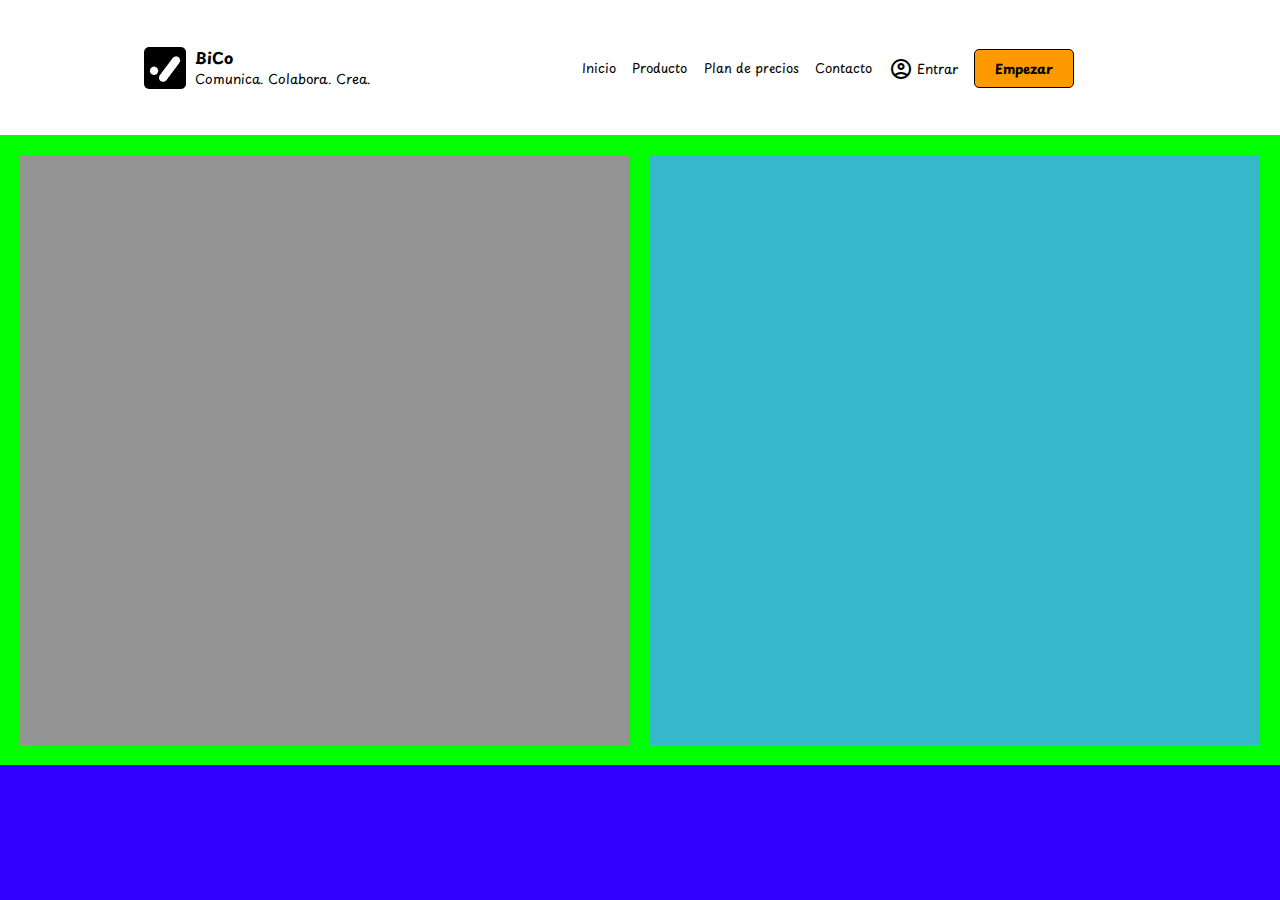
==== index.html @ 8de51866 "first commit, nav ok" ====
<!DOCTYPE html>
<html lang="en">
<head>
    <meta charset="UTF-8">
    <meta name="viewport" content="width=device-width, initial-scale=1.0">
    <title>Index</title>
    <link rel="stylesheet" href="./style/styles.css">
    <link href="https://fonts.googleapis.com/css2?family=Playpen+Sans&display=swap" rel="stylesheet">
    <link rel="stylesheet" href="https://fonts.googleapis.com/css2?family=Material+Symbols+Outlined:opsz,wght,FILL,GRAD@24,400,0,0" />
</head>
<body>
    <header class="header">
        <div class="header_logo">
            <img src="./images/logo.png" alt="logo" width="42px" height="42px">
            <div class="header_name">
                <h3>BiCo</h3>
                <p>Comunica. Colabora. Crea.</p>
            </div>
        </div>

        <nav class="nav">
            <a href="#">Inicio</a>
            <a href="#">Producto</a>
            <a href="#">Plan de precios</a>
            <a href="#">Contacto</a>
            <!-- <a href="#">Entrar</a> -->
            <!-- <a href="#">Empezar</a> -->
            <button class="button-primary">
                <span class="material-symbols-outlined">
                    account_circle
                </span>
                Entrar
            </button>
            <button type="button" class="button-secondary">Empezar</button>
        </nav>

    </header>
    
    <main class="main">
        <section class="section-left">

        </section>
        <section class="section-right">
            
        </section>

    </main>
    <footer class="footer">

    </footer>
    
</body>
</html>
---- style/styles.css ----
* {
    margin: 0;
    padding: 0;
    box-sizing: border-box;
    /* background-color: black; */
}

body {
    font-family: 'Playpen Sans', cursive;
    font-size: 16px;
    line-height: 1.5;
    display: flex;
    flex-direction: column;
}

.header {
    width: 100vw;
    height: 15vh;
    background-color: #ffffff;
    display: flex;
    justify-content: space-between;
    align-items: center;
    padding: 0 20px;
}

.header_logo {
    display:flex;
    width: 50%;
    padding-left: 10%;
    align-items: center;
}

.header_name {
    font-size: smaller;
    padding-left: 2%;
}

.nav {
    display: flex;    
    justify-content: space-between;
    align-items: center;
    width: 60%;
    padding-right: 15%;
}

.nav a {
    color: #000;
    text-decoration: none;
    font-size: small;
}

.nav a:hover {
    color: #96949c;
}

.button-primary {
    display: inline-block;
    padding-top: 1%;
    text-decoration: none;
    font-family:  'Playpen Sans', cursive;
    background: none;
    border-style: none;
    cursor: pointer;
}

.button-primary:hover {
    color: #96949c;
}

.material-symbols-outlined{
    vertical-align: middle;
    padding-bottom: 3%;
  }

.button-secondary {
    font-family:  'Playpen Sans', cursive;
    font-weight: bolder;
    background-color: #ff9901;
    border: 1px solid #000000;
    border-radius: 5px;
    color: #000000;
    padding: 8px 20px;
    margin-top: 0.4%;
    text-align: center;
    cursor: pointer;
}

.main {
    width: 100vw;
    height: 70vh;
    display: flex;
    background-color: #01ff01;
    justify-content: space-between;
    align-items: center;
    padding: 20px 20px;
}

.section-left {
    background-color: #939493;
    width: 50%;
    height: 100%;
    display: flex;
    flex-direction: column;
    justify-content: space-between;
    align-items: center;
    margin-right: 10px;
}

.section-right {
    background-color: #35b9ca;
    width: 50%;
    height: 100%;
    display: flex;
    flex-direction: column;
    justify-content: space-between;
    align-items: center;
    margin-left: 10px;
}

.footer {
    width: 100vw;
    height: 15vh;
    background-color: #3001ff;
    display: flex;
    justify-content: space-between;
    align-items: center;
    padding: 0 20px;
}
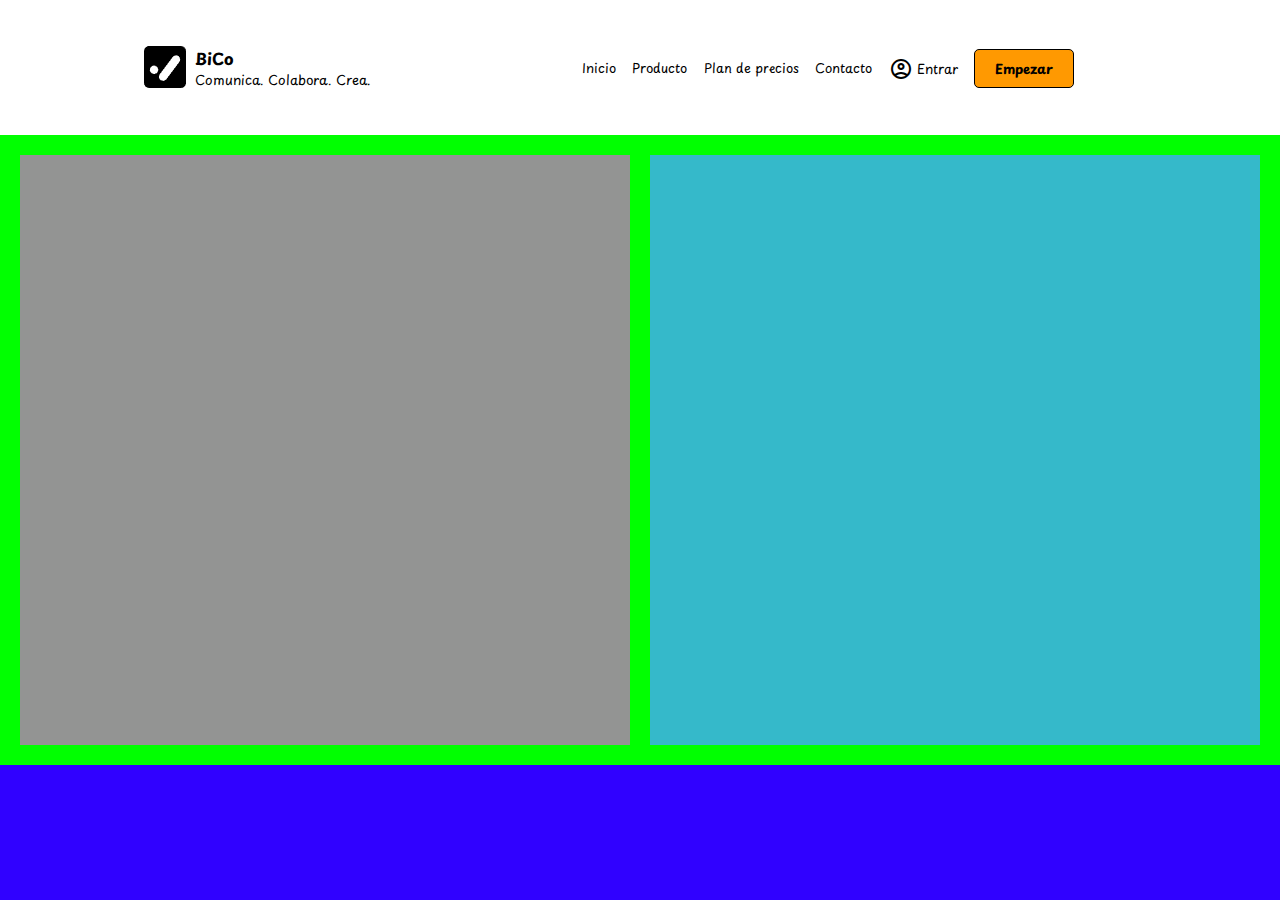
==== commit 937afedf: "change header title h3 for span" ====
--- a/index.html
+++ b/index.html
@@ -10,10 +10,10 @@
 </head>
 <body>
     <header class="header">
-        <div class="header_logo">
+        <div class="header-logo">
             <img src="./images/logo.png" alt="logo" width="42px" height="42px">
-            <div class="header_name">
-                <h3>BiCo</h3>
+            <div class="header-name">
+                <span class="header-title">BiCo</span>
                 <p>Comunica. Colabora. Crea.</p>
             </div>
         </div>
--- a/style/styles.css
+++ b/style/styles.css
@@ -23,16 +23,21 @@
     padding: 0 20px;
 }
 
-.header_logo {
+.header-logo {
     display:flex;
     width: 50%;
     padding-left: 10%;
     align-items: center;
 }
 
-.header_name {
+.header-name {
     font-size: smaller;
     padding-left: 2%;
+}
+
+.header-title {
+    font-size: 1rem;
+    font-weight: bold;
 }
 
 .nav {
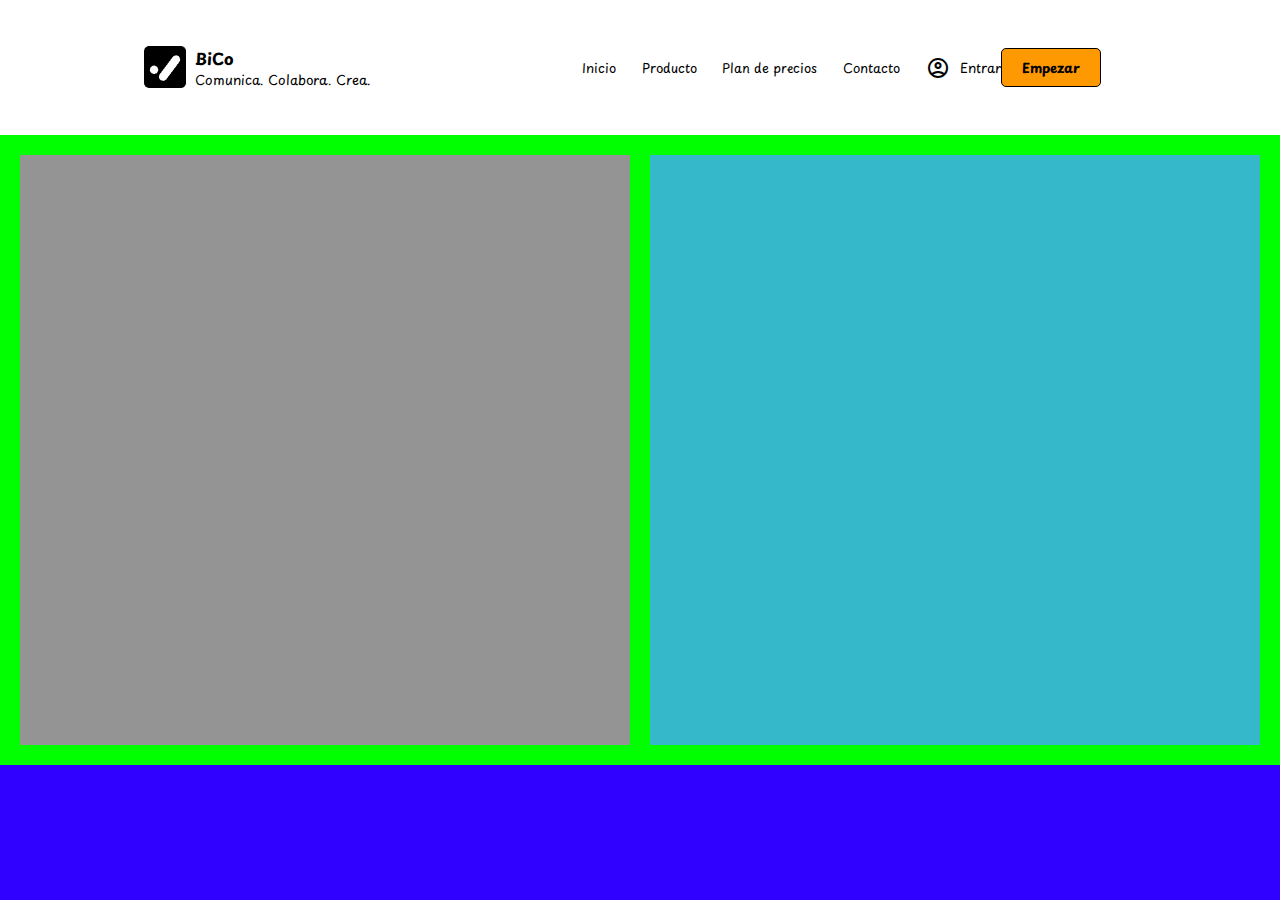
==== commit 85e9c9b6: "botones del nav refactor" ====
--- a/index.html
+++ b/index.html
@@ -1,13 +1,16 @@
 <!DOCTYPE html>
 <html lang="en">
+
 <head>
     <meta charset="UTF-8">
     <meta name="viewport" content="width=device-width, initial-scale=1.0">
     <title>Index</title>
     <link rel="stylesheet" href="./style/styles.css">
     <link href="https://fonts.googleapis.com/css2?family=Playpen+Sans&display=swap" rel="stylesheet">
-    <link rel="stylesheet" href="https://fonts.googleapis.com/css2?family=Material+Symbols+Outlined:opsz,wght,FILL,GRAD@24,400,0,0" />
+    <link rel="stylesheet"
+        href="https://fonts.googleapis.com/css2?family=Material+Symbols+Outlined:opsz,wght,FILL,GRAD@24,400,0,0" />
 </head>
+
 <body>
     <header class="header">
         <div class="header-logo">
@@ -23,31 +26,32 @@
             <a href="#">Producto</a>
             <a href="#">Plan de precios</a>
             <a href="#">Contacto</a>
-            <!-- <a href="#">Entrar</a> -->
-            <!-- <a href="#">Empezar</a> -->
-            <button class="button-primary">
-                <span class="material-symbols-outlined">
-                    account_circle
-                </span>
-                Entrar
-            </button>
-            <button type="button" class="button-secondary">Empezar</button>
+            <div class="nav-buttons">
+                <button class="button-primary">
+                    <span class="material-symbols-outlined">
+                        account_circle
+                    </span>
+                    Entrar
+                </button>
+                <button type="button" class="button-secondary">Empezar</button>
+            </div>
         </nav>
 
     </header>
-    
+
     <main class="main">
         <section class="section-left">
 
         </section>
         <section class="section-right">
-            
+
         </section>
 
     </main>
     <footer class="footer">
 
     </footer>
-    
+
 </body>
+
 </html>--- a/style/styles.css
+++ b/style/styles.css
@@ -2,7 +2,6 @@
     margin: 0;
     padding: 0;
     box-sizing: border-box;
-    /* background-color: black; */
 }
 
 body {
@@ -58,10 +57,17 @@
     color: #96949c;
 }
 
+.nav-buttons {
+    display: flex;
+    justify-content: space-between;
+    align-items: center;
+    width: 30%;
+}
+
 .button-primary {
-    display: inline-block;
-    padding-top: 1%;
+    display: flex;
     text-decoration: none;
+    align-items: center;
     font-family:  'Playpen Sans', cursive;
     background: none;
     border-style: none;
@@ -73,8 +79,7 @@
 }
 
 .material-symbols-outlined{
-    vertical-align: middle;
-    padding-bottom: 3%;
+    margin-right: 10px;
   }
 
 .button-secondary {
@@ -85,9 +90,12 @@
     border-radius: 5px;
     color: #000000;
     padding: 8px 20px;
-    margin-top: 0.4%;
-    text-align: center;
     cursor: pointer;
+}
+
+.button-secondary:hover {
+    background-color: #000000;
+    color: #ffffff;
 }
 
 .main {
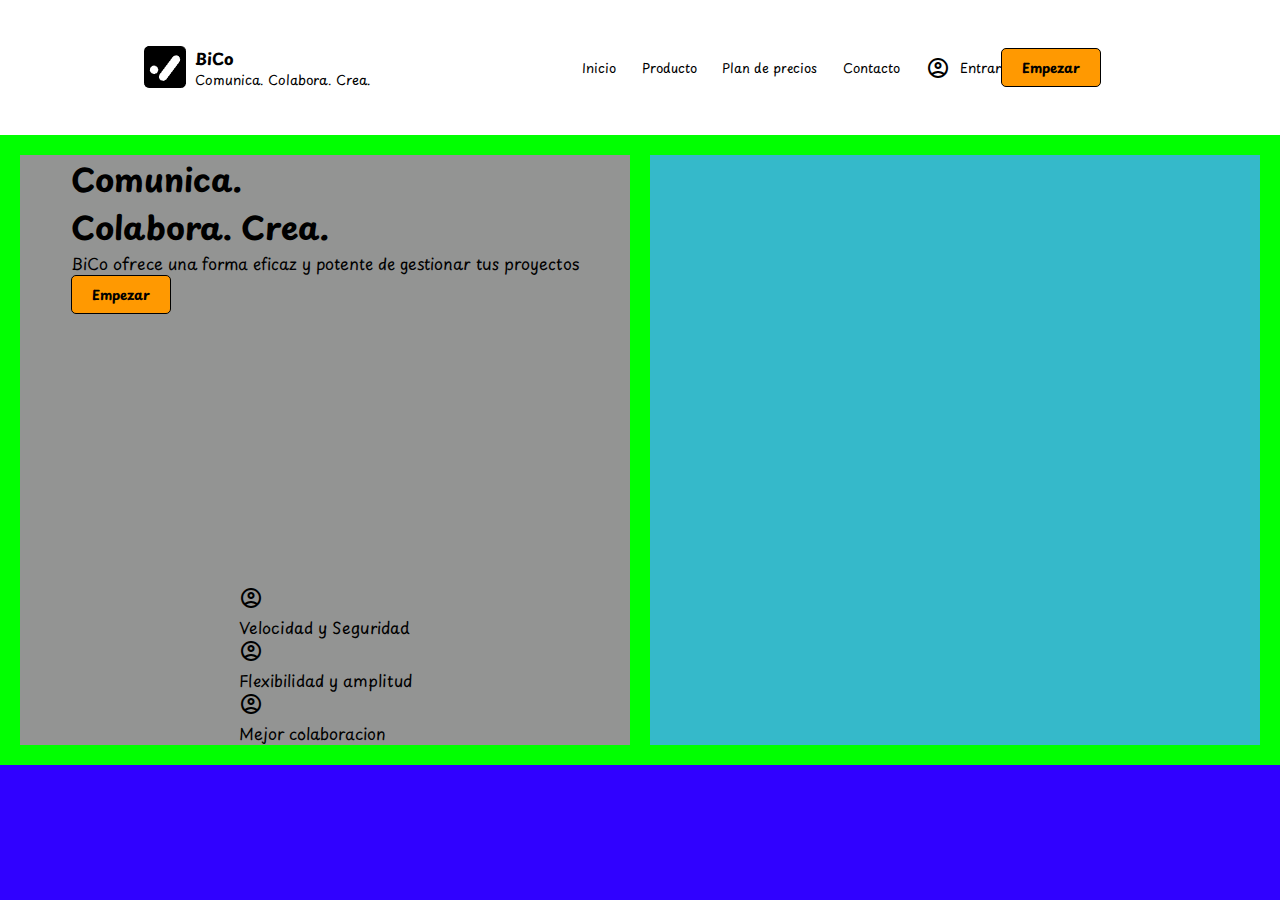
==== commit 910f5be2: "add section left" ====
--- a/index.html
+++ b/index.html
@@ -41,6 +41,35 @@
 
     <main class="main">
         <section class="section-left">
+            <div class="section-left-top">
+                <h1>Comunica.
+                    <br>Colabora. Crea.
+                </h1>
+                <p>
+                    BiCo ofrece una forma eficaz y potente de gestionar tus proyectos
+                </p>
+                <button type="button" class="button-secondary">Empezar</button>
+            </div>
+            <div class="section-left-bot">
+                <div class="section-items">
+                    <span class="material-symbols-outlined">
+                        account_circle
+                    </span>
+                    <p>Velocidad y Seguridad</p>
+                </div>
+                <div class="section-items">
+                    <span class="material-symbols-outlined">
+                        account_circle
+                    </span>
+                    <p>Flexibilidad y amplitud</p>
+                </div>
+                <div class="section-items">
+                    <span class="material-symbols-outlined">
+                        account_circle
+                    </span>
+                    <p>Mejor colaboracion</p>
+                </div>
+            </div>
 
         </section>
         <section class="section-right">
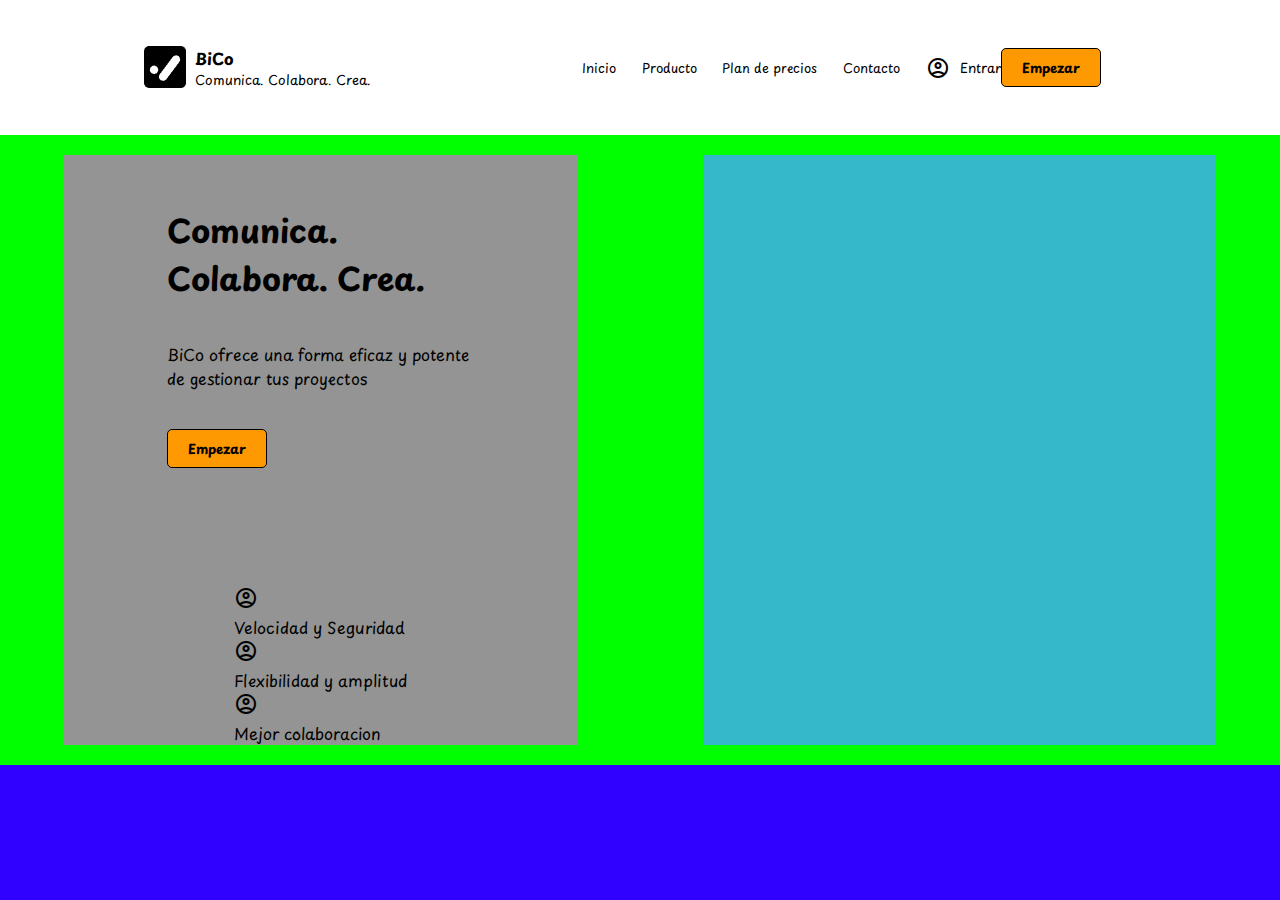
==== commit e43dc958: "add section top" ====
--- a/index.html
+++ b/index.html
@@ -70,7 +70,6 @@
                     <p>Mejor colaboracion</p>
                 </div>
             </div>
-
         </section>
         <section class="section-right">
 
--- a/style/styles.css
+++ b/style/styles.css
@@ -83,6 +83,7 @@
   }
 
 .button-secondary {
+    width: fit-content;
     font-family:  'Playpen Sans', cursive;
     font-weight: bolder;
     background-color: #ff9901;
@@ -105,7 +106,7 @@
     background-color: #01ff01;
     justify-content: space-between;
     align-items: center;
-    padding: 20px 20px;
+    padding: 20px 5%;
 }
 
 .section-left {
@@ -116,7 +117,22 @@
     flex-direction: column;
     justify-content: space-between;
     align-items: center;
-    margin-right: 10px;
+    margin-right: 10%;
+}
+
+.section-left-top {
+    width: 100%;
+    height: 53%;
+    display: flex;
+    flex-direction: column;
+    justify-content: space-between;
+    padding-top: 10%;
+    padding-left: 20%;
+    padding-right: 20%;
+}
+
+.section-left-top h1 {
+    font-size: 2rem;
 }
 
 .section-right {
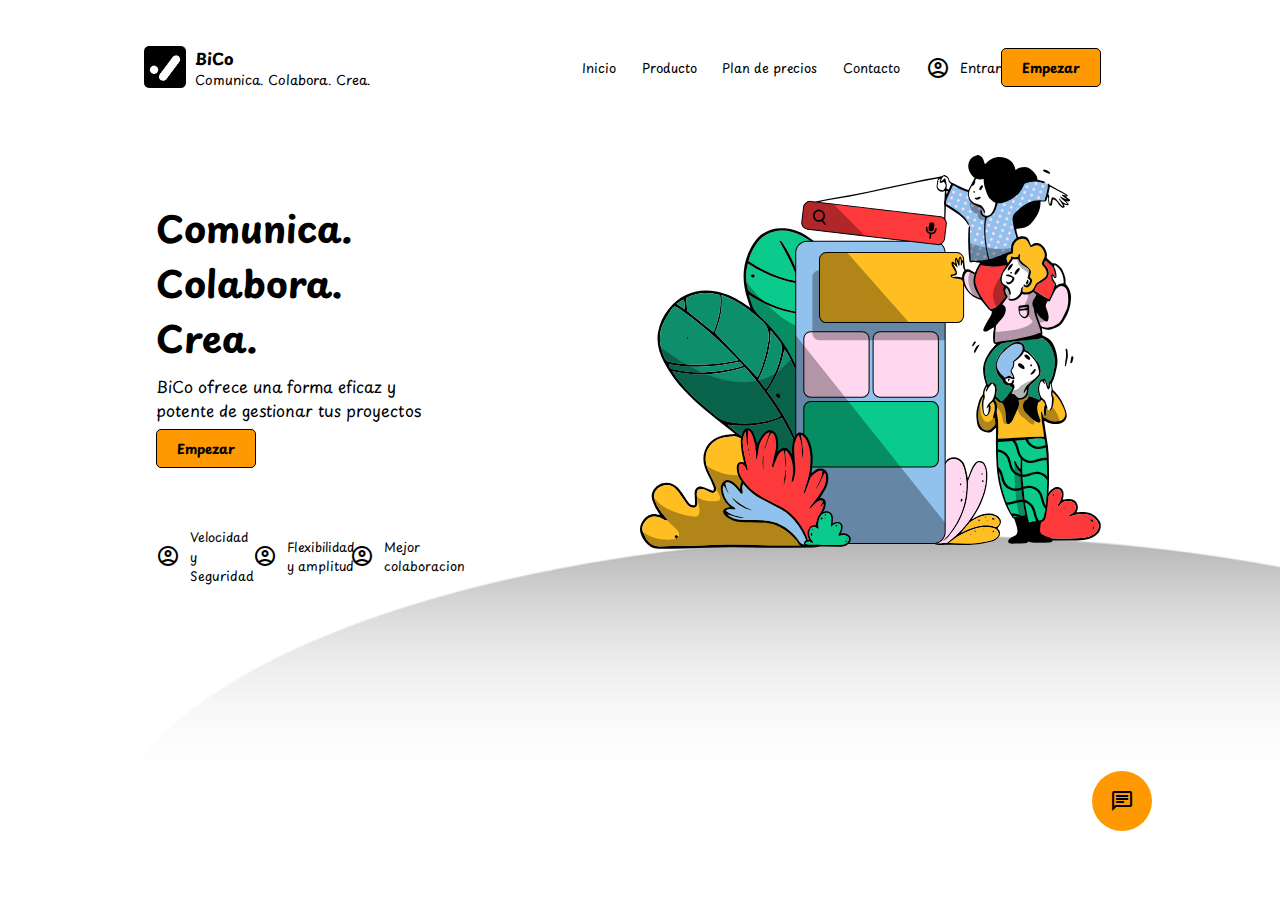
==== commit f9dc3c98: "pagina finalizada" ====
--- a/index.html
+++ b/index.html
@@ -72,12 +72,262 @@
             </div>
         </section>
         <section class="section-right">
+            <svg preserveAspectRatio="xMidYMid meet" data-bbox="7.556 20.992 184.886 158.016" viewBox="7.556 20.992 184.886 158.016" xmlns="http://www.w3.org/2000/svg" data-type="color" role="presentation" aria-hidden="true" aria-label=""><defs><style>#comp-kyjx1reo svg [data-color="1"] {fill: #0ACB8B;}
+                #comp-kyjx1reo svg [data-color="2"] {fill: #000000;}
+                #comp-kyjx1reo svg [data-color="3"] {fill: #FFBF23;}
+                #comp-kyjx1reo svg [data-color="4"] {fill: #07875D;}
+                #comp-kyjx1reo svg [data-color="5"] {fill: #FFD7EF;}
+                #comp-kyjx1reo svg [data-color="6"] {fill: #FE393C;}
+                #comp-kyjx1reo svg [data-color="8"] {fill: #FFFFFF;}</style></defs>
+                    <g>
+                        
+                        <path d="M63.801 55.278c.317.298.715.545.937.903.912 1.467 1.828 2.937 2.637 4.462 3.035 5.718 5.041 11.802 6.276 18.15.059.303.127.605.212.901.032.113.124.208.268.437.336-.193.703-.355 1.015-.591 3.525-2.654 6.677-5.656 9.034-9.449.923-1.485 1.135-2.765.224-4.423-2.873-5.231-6.701-9.478-12.018-12.23-3.535-1.829-7.289-2.7-11.259-1.657-3.045.8-5.457 2.544-7.128 5.241-1.267 2.045-2.387 4.164-2.914 6.522 6.35 4.269 12.554 6.836 19.744 8.133-.649-2.991-1.896-5.652-3.184-8.276-1.297-2.644-2.757-5.208-4.146-7.807l.302-.316zm11.263 6.057c.007-.691.464-1.109 1.185-1.085.776.026 1.515.676 1.466 1.346-.053.729-.508 1.084-1.219 1.085-.828.001-1.44-.589-1.432-1.346z" fill="#0ACB8B" data-color="1"></path>
+                        <path d="M75.751 107.004c.135-7.596-.302-14.72-1.704-21.909-4.063-.38-7.973-1.126-11.755-2.491-3.783-1.365-7.339-3.172-11.108-5.639.465 1.539.804 2.678 1.154 3.814.574 1.859 1.574 3.348 3.069 4.694 5.79 5.214 10.582 11.242 13.894 18.357.519 1.116 1.24 1.803 2.378 2.108 1.233.331 2.468.647 4.072 1.066z" fill="#0ACB8B" data-color="1"></path>
+                        <path d="M50.846 64.493c-.922 3.481-.966 6.787-.142 10.046.21.829 1.084 1.646 1.859 2.144a61.821 61.821 0 0 0 6.091 3.467c4.118 2.026 8.492 3.263 13.036 3.89.427.059.858.092 1.288.112.174.008.352-.049.749-.111-.553-3.847-1.54-7.558-2.517-11.402-7.294-1.345-14.086-3.93-20.364-8.146zm.961 4.918c.613-.277.956-.562 1.265-.528.229.025.63.544.572.701-.113.306-.492.704-.764.706-.275.001-.554-.429-1.073-.879z" fill="#0ACB8B" data-color="1"></path>
+                        <path d="M85.856 69.087c-4.616 6.575-4.616 6.575-11.588 12.268l1.29 7.077c.345-.132.642-.179.857-.338 4.292-3.179 8.138-6.766 10.675-11.585.46-.873.672-1.635.314-2.603-.551-1.492-.981-3.03-1.548-4.819z" fill="#0ACB8B" data-color="1"></path>
+                        <path d="m75.714 107.854-4.868-1.102 3.69 10.034.31-.015.868-8.917z" fill="#0ACB8B" data-color="1"></path>
+                        <path d="M15.577 165.388c-.579-.098-.879-.134-1.174-.2-4.2-.942-8.052 4.066-6.493 7.852.917 2.227 2.136 4.064 4.132 5.275.832.505 1.976.669 2.981.681 3.329.04 6.661-.026 9.99-.115 6.226-.165 12.45-.469 18.677-.535 4.808-.051 9.619.243 14.428.259 6.411.021 12.823-.078 19.234-.136.429-.004.858-.089 1.284-.156.945-.148 1.47-.696 1.298-1.664-.214-1.21-.541-2.4-.805-3.601-.102-.461-.278-.944-.227-1.394.158-1.406.539-2.795.602-4.201.355-7.853.595-15.708-.301-23.546-.079-.694-.079-1.299.429-1.895.386-.454.645-1.063.82-1.646 1.098-3.669 2.202-7.337 3.217-11.029a457.2 457.2 0 0 0 3.134-12.022c2.371-9.65 3.81-19.421 3.485-29.392-.238-7.292-1.447-14.395-4.382-21.128-2.522-5.788-6.479-10.321-11.861-13.611-2.576-1.575-5.369-2.54-8.351-2.789-5.372-.448-9.687 1.543-12.625 6.122-4.402 6.86-4.957 14.219-2.525 21.896.37 1.169.776 2.327 1.283 3.839-.699-.432-1.137-.677-1.549-.961-3.689-2.541-7.577-4.632-12.034-5.483-7.823-1.494-14.223.969-19.255 7.057-2.202 2.665-3.575 5.785-4.181 9.192-.76 4.278.421 8.234 2.344 11.983 2.271 4.429 5.21 8.388 8.667 11.973 4.605 4.775 9.733 8.938 14.94 13.012 1.541 1.206 3.078 2.417 4.97 3.904-.844.059-1.239.066-1.629.117-1.16.151-2.343.214-3.471.498-5.823 1.464-8.908 6.792-7.14 12.565.609 1.987 1.729 3.815 2.589 5.728.403.896.783 1.808 1.087 2.741.093.284-.102.663-.213 1.25-.752-.321-1.341-.59-1.944-.825-.857-.333-1.701-.766-2.592-.931-1.628-.302-2.789.616-2.921 2.283-.077.978.074 1.973.101 2.96.02.716.004 1.432.004 2.156-1.29.273-2.017-.301-2.6-1.025-.577-.717-1.005-1.554-1.543-2.306-.896-1.252-1.698-2.607-2.77-3.689-2.19-2.211-5.236-2.509-7.805-.974-2.063 1.233-3.09 3.562-2.437 5.882.314 1.116.85 2.182 1.381 3.221.452.873 1.038 1.674 1.751 2.808zm2.74 2.275.28-.423c-.39-.447-.774-.898-1.17-1.34-1.622-1.807-3.013-3.775-3.851-6.069-.99-2.71.199-5.107 2.918-6.059 2.164-.757 4.069-.173 5.592 1.386 1.022 1.046 1.77 2.36 2.637 3.557.686.946 1.276 1.984 2.075 2.82.789.826 1.902 1.37 3.017.754.997-.55.892-1.67.787-2.672-.038-.369-.134-.732-.161-1.101-.046-.616-.119-1.239-.074-1.851.099-1.349.741-1.86 2.098-1.661.539.079 1.065.294 1.575.503.397.162.752.423 1.137.619.798.406 1.654.708 2.428.065.797-.663.586-1.593.292-2.412-.331-.925-.804-1.798-1.208-2.697-.809-1.799-1.824-3.538-2.378-5.413-1.465-4.961 1.072-9.601 5.98-11.081 1.398-.422 2.895-.606 4.359-.695 1.509-.092 2.912.387 4.095 1.416.838.729 1.728 1.398 2.581 2.111 6.367 5.327 12.316 11.076 17.276 17.766 3.363 4.536 6.1 9.424 7.63 14.927.206.739.64 1.493 1.169 2.048 1.361 1.427 1.523 3.118 1.54 5.093-1.11.139-2.07.35-3.032.364-4.009.061-8.018.087-12.027.083-9.863-.008-19.713-.798-29.593-.119-6.207.427-12.456.219-18.68.449-2.137.079-3.767-.655-5.007-2.225-.745-.943-1.241-2.106-1.735-3.222-.957-2.159.029-3.818 1.502-5.318 1.396-1.421 3.073-1.429 4.809-.901.699.212 1.33.642 2.007.938.361.16.754.243 1.132.36zm45.717-42.07c-.334.263-.463.406-.622.482-.388.185-.782.363-1.189.502-5.994 2.051-12.108 2.75-18.381 1.624-2.334-.419-4.525-1.144-6.257-2.894-.431-.436-.959-.774-1.436-1.165-4.968-4.077-9.734-8.363-13.677-13.485-.63-.818-1.186-1.694-1.991-2.851 10.092 2.199 19.663 1.348 29.125-1.63 5.447 6.021 10.188 12.457 14.428 19.417zm11.742-35.925c1.725-1.375 3.329-2.537 4.794-3.854 1.42-1.276 2.795-2.631 4.012-4.099 1.221-1.473 2.223-3.128 3.48-4.932.179.911.313 1.509.413 2.113 1.47 8.824 1.132 17.645-.205 26.437-1.781 11.711-5.081 23.051-8.569 34.339-.149.481-.397.931-.741 1.721-.206-.74-.342-1.086-.395-1.444-.385-2.631-.724-5.268-1.132-7.895-.503-3.237-.997-6.478-1.624-9.692-.242-1.239-.321-2.414-.145-3.661 1.058-7.5 1.438-15.025.693-22.584-.212-2.148-.389-4.302-.581-6.449zm-11.975-34.39-.301.315c1.389 2.599 2.848 5.163 4.146 7.807 1.288 2.624 2.535 5.285 3.184 8.276-7.189-1.297-13.394-3.865-19.744-8.133.526-2.357 1.646-4.476 2.914-6.522 1.671-2.697 4.083-4.441 7.128-5.241 3.97-1.043 7.725-.172 11.259 1.657 5.317 2.752 9.144 6.999 12.018 12.23.911 1.658.698 2.939-.224 4.423-2.357 3.793-5.509 6.795-9.034 9.449-.312.235-.679.398-1.015.591-.144-.229-.236-.324-.268-.437a10.617 10.617 0 0 1-.212-.901c-1.236-6.348-3.242-12.431-6.276-18.15-.809-1.525-1.726-2.995-2.637-4.462-.224-.356-.621-.604-.938-.902zm.762 71.12c1.036 1.917 2.119 3.841 3.13 5.803 2.812 5.453 4.741 11.262 6.803 17.019 1.776 4.96 3.118 10.027 3.849 15.245.299 2.133.252 4.274-.386 6.439-.543-.561-.954-1.147-1.172-1.797-2.23-6.644-5.574-12.653-10.181-17.93a165.174 165.174 0 0 0-5.757-6.278c-5.166-5.339-10.943-9.974-16.804-14.508-.468-.362-.905-.765-1.356-1.149 7.543 1.039 14.744.245 21.874-2.844zm-17.548-23.146c-.891.229-1.417.391-1.953.498-4.914.978-9.887 1.367-14.886 1.389-3.579.016-7.141-.275-10.645-1.065-.765-.172-1.51-.288-1.92-1.202-2.074-4.626-2.992-9.323-.809-14.148a33.806 33.806 0 0 1 3.017-5.285c1.485-2.145 1.61-2.096 3.782-.59 5.995 4.158 11.591 8.809 16.865 13.848 2.135 2.038 4.178 4.175 6.549 6.555zm11.482 12.466c3.592-5.186 5.897-10.634 6.975-16.698.509.528.859 1.077 1.178 1.644 5.076 8.999 8.079 18.698 9.581 28.885.46 3.118.513 6.307 1.11 9.393.875 4.518 1.249 9.069 1.445 13.643.109 2.535.02 5.078.02 7.617-4.274-16.016-10.041-31.251-20.309-44.484zM40.294 77.154c1.827.781 3.325 1.322 4.732 2.04 4.264 2.175 7.895 5.203 11.466 8.373 2.242 1.99 2.957 4.253 2.686 7.05-.03.307-.025.619-.071.924a55.93 55.93 0 0 1-3.242 12.146c-.343.876-.805 1.704-1.171 2.471L37.668 92.335c1.854-4.551 3.163-9.475 2.626-15.181zm35.457 29.85c-1.604-.419-2.84-.735-4.072-1.066-1.139-.306-1.859-.993-2.378-2.108-3.312-7.114-8.104-13.142-13.894-18.357-1.495-1.347-2.495-2.835-3.069-4.694-.351-1.136-.689-2.275-1.154-3.814 3.769 2.467 7.325 4.273 11.108 5.639 3.782 1.365 7.691 2.11 11.755 2.491 1.402 7.189 1.839 14.313 1.704 21.909zM50.846 64.493c6.278 4.216 13.07 6.801 20.365 8.146.977 3.844 1.964 7.555 2.517 11.402-.397.062-.575.119-.749.111-.43-.021-.861-.053-1.288-.112-4.544-.627-8.918-1.864-13.036-3.89a61.821 61.821 0 0 1-6.091-3.467c-.776-.498-1.65-1.315-1.859-2.144-.825-3.259-.781-6.565.141-10.046zM39.68 77.159c.649 5.273-.733 10.044-2.558 14.966a69626.44 69626.44 0 0 0-10.619-8.585l-.437-5.215c4.251-2.256 8.699-2.569 13.614-1.166zm46.176-8.072c.567 1.789.997 3.327 1.549 4.819.358.967.145 1.73-.314 2.603-2.537 4.819-6.383 8.406-10.675 11.585-.215.159-.512.206-.857.338l-1.29-7.077c6.971-5.693 6.971-5.693 11.587-12.268zm-30.781 41.981c3.085-6.198 4.858-12.526 4.932-19.738 1.211 1.508 2.051 2.721 3.06 3.771 1.39 1.447 1.573 3.086 1.261 4.956-.827 4.956-2.835 9.436-5.365 13.713-.231.39-.58.708-.944 1.142l-2.944-3.844zm-5.999-5.471c-.905.256-1.533.475-2.178.608-2.533.519-5.056 1.109-7.611 1.491-6.153.921-12.28.694-18.349-.721-1.363-.318-1.462-.46-1.85-2.074 9.541 1.694 18.993 1.195 28.46-.946l1.528 1.642zm26.638 2.257-.869 8.918-.31.015-3.69-10.034 4.869 1.101zM22.188 80.725l2.816-1.768c.622 1.352.627 2.498.463 3.901l-3.279-2.133z" fill="#000000" data-color="2"></path>
+                        <path d="M18.317 167.663c-.378-.117-.771-.2-1.132-.358-.677-.296-1.308-.725-2.007-.938-1.736-.528-3.413-.519-4.809.901-1.474 1.5-2.459 3.158-1.502 5.318.494 1.115.99 2.278 1.735 3.222 1.24 1.57 2.871 2.304 5.007 2.225 6.224-.23 12.473-.022 18.68-.449 9.88-.679 19.73.111 29.593.119 4.009.003 8.019-.022 12.027-.083.963-.015 1.922-.225 3.032-.364-.017-1.975-.179-3.667-1.54-5.093a5.045 5.045 0 0 1-1.169-2.048c-1.53-5.503-4.267-10.392-7.63-14.927-4.96-6.69-10.909-12.439-17.276-17.766-.853-.713-1.743-1.382-2.581-2.111-1.183-1.029-2.585-1.508-4.095-1.416-1.464.089-2.96.273-4.359.695-4.909 1.48-7.445 6.12-5.98 11.081.554 1.876 1.569 3.614 2.378 5.413.404.899.877 1.772 1.208 2.697.293.818.504 1.749-.292 2.412-.774.643-1.63.341-2.428-.065-.385-.196-.74-.456-1.137-.619-.51-.209-1.036-.424-1.575-.503-1.358-.199-1.999.313-2.098 1.661-.045.612.028 1.235.074 1.851.028.369.123.733.161 1.101.104 1.003.21 2.122-.787 2.672-1.115.615-2.228.072-3.017-.754-.799-.837-1.389-1.874-2.075-2.82-.867-1.197-1.616-2.511-2.637-3.557-1.523-1.559-3.428-2.143-5.592-1.386-2.719.952-3.908 3.349-2.918 6.059.838 2.294 2.228 4.262 3.851 6.069.396.441.78.893 1.17 1.34l-.28.421zm39.315-12.753c.625-.374.945-.723 1.264-.722.614.002 1.088.427.929 1.073-.068.276-.633.643-.913.599-.371-.059-.685-.481-1.28-.95zm-35.473 20.039c-.31-.333-.699-.571-.686-.784.015-.253.439-.716.576-.679.317.086.569.418.847.65l-.737.813zm32.993-23.536c-.187-.354-.337-.531-.358-.723-.01-.093.266-.326.332-.299.188.078.415.231.467.404.034.113-.21.31-.441.618z" fill="#FFBF23" data-color="3"></path>
+                        <path d="M64.034 125.593c-4.24-6.96-8.981-13.396-14.428-19.418-9.462 2.978-19.033 3.829-29.125 1.63.805 1.157 1.361 2.033 1.991 2.851 3.944 5.121 8.709 9.407 13.677 13.485.477.391 1.005.729 1.436 1.165 1.732 1.75 3.923 2.475 6.257 2.894 6.273 1.127 12.387.427 18.381-1.624.406-.139.801-.317 1.189-.502.159-.075.288-.218.622-.481z" fill="#0E8F6B" data-color="4"></path>
+                        <path d="M64.563 126.398c-7.131 3.089-14.332 3.883-21.875 2.844.451.384.888.787 1.356 1.149 5.861 4.534 11.637 9.169 16.804 14.508 1.974 2.04 3.89 4.14 5.757 6.278 4.607 5.277 7.95 11.285 10.181 17.93.218.651.629 1.237 1.172 1.797.638-2.166.685-4.306.386-6.439-.731-5.219-2.073-10.286-3.849-15.245-2.062-5.757-3.991-11.566-6.803-17.019-1.01-1.962-2.092-3.886-3.129-5.803z" fill="#0E8F6B" data-color="4"></path>
+                        <path d="M47.015 103.252c-2.371-2.379-4.414-4.516-6.549-6.556-5.274-5.039-10.87-9.69-16.865-13.848-2.172-1.506-2.297-1.555-3.782.59a33.897 33.897 0 0 0-3.017 5.285c-2.182 4.825-1.264 9.523.809 14.148.41.914 1.155 1.03 1.92 1.202 3.504.79 7.066 1.081 10.645 1.065 4.999-.022 9.972-.41 14.886-1.389.536-.107 1.062-.268 1.953-.497zm-19.97-8.795c-.255.17-.468.368-.516.333a1.11 1.11 0 0 1-.379-.493c-.02-.054.277-.326.353-.297.182.069.32.258.542.457z" fill="#0E8F6B" data-color="4"></path>
+                        <path d="M58.497 115.718c10.269 13.233 16.036 28.468 20.31 44.484 0-2.539.089-5.083-.02-7.617-.196-4.574-.571-9.125-1.445-13.643-.598-3.086-.65-6.275-1.11-9.393-1.502-10.186-4.505-19.885-9.581-28.885-.32-.567-.669-1.116-1.178-1.644-1.08 6.064-3.384 11.512-6.976 16.698zm3.345 1.787c.398-.448.575-.825.845-.912.499-.16 1.412.725 1.261 1.248-.092.318-.664.81-.786.749-.46-.228-.824-.651-1.32-1.085z" fill="#0E8F6B" data-color="4"></path>
+                        <path d="M40.294 77.154c.537 5.706-.771 10.63-2.626 15.18l17.026 17.823c.367-.766.829-1.595 1.171-2.471a55.93 55.93 0 0 0 3.242-12.146c.046-.305.041-.617.071-.924.271-2.797-.444-5.06-2.686-7.05-3.571-3.17-7.202-6.198-11.466-8.373-1.408-.717-2.905-1.258-4.732-2.039z" fill="#0E8F6B" data-color="4"></path>
+                        <path d="M39.68 77.159c-4.915-1.403-9.363-1.09-13.613 1.166l.437 5.215 10.619 8.585c1.824-4.923 3.206-9.693 2.557-14.966z" fill="#0E8F6B" data-color="4"></path>
+                        <path d="m55.075 111.068 2.945 3.844c.363-.434.713-.752.944-1.142 2.531-4.277 4.539-8.757 5.365-13.713.312-1.87.128-3.509-1.261-4.956-1.009-1.05-1.85-2.263-3.06-3.771-.075 7.212-1.848 13.54-4.933 19.738z" fill="#0E8F6B" data-color="4"></path>
+                        <path d="m49.076 105.597-1.528-1.642c-9.466 2.141-18.918 2.639-28.46.946.388 1.614.487 1.756 1.85 2.074 6.069 1.416 12.196 1.642 18.349.721 2.554-.382 5.078-.972 7.611-1.491.646-.132 1.273-.352 2.178-.608z" fill="#0E8F6B" data-color="4"></path>
+                        <path d="m22.188 80.725 3.279 2.134c.164-1.403.159-2.549-.463-3.901l-2.816 1.767z" fill="#0E8F6B" data-color="4"></path>
+                        <path d="M57.632 154.91c.595.468.909.891 1.28.95.28.045.845-.323.913-.599.159-.646-.315-1.07-.929-1.073-.319 0-.639.349-1.264.722z" fill="#000000" data-color="2"></path>
+                        <path d="m22.159 174.949.736-.814c-.278-.232-.53-.564-.847-.65-.137-.037-.56.426-.576.679-.012.214.377.452.687.785z" fill="#000000" data-color="2"></path>
+                        <path d="M55.152 151.413c.231-.308.475-.505.441-.618-.052-.172-.279-.326-.467-.404-.066-.027-.342.206-.332.299.021.192.171.369.358.723z" fill="#000000" data-color="2"></path>
+                        <path d="M84.012 101.24c.297.127.52.311.68.266.152-.043.238-.324.352-.5-.206-.079-.411-.209-.62-.216-.101-.003-.211.222-.412.45z" fill="#000000" data-color="2"></path>
+                        <path d="M75.064 61.335c-.008.757.604 1.347 1.432 1.347.711 0 1.166-.356 1.219-1.085.049-.67-.69-1.32-1.466-1.346-.722-.025-1.178.393-1.185 1.084z" fill="#000000" data-color="2"></path>
+                        <path d="M27.045 94.457c-.222-.2-.36-.388-.542-.457-.076-.029-.373.243-.353.297.071.19.214.376.379.493.048.035.26-.163.516-.333z" fill="#000000" data-color="2"></path>
+                        <path d="M61.842 117.505c.495.434.859.857 1.319 1.086.122.061.694-.431.786-.749.152-.524-.762-1.408-1.261-1.248-.268.085-.445.463-.844.911z" fill="#000000" data-color="2"></path>
+                        <path d="M51.807 69.411c.519.45.798.88 1.074.878.271-.002.651-.4.764-.706.058-.157-.343-.676-.572-.701-.31-.033-.653.252-1.266.529z" fill="#000000" data-color="2"></path>
+                        <path d="M49.464 70.784S71.53 102.837 90.291 87.92c0 0-.559 26.539-10.656 54.09 0 0-.298 28.027-1.404 29.612 0 0-6.956-22.45-40.196-45.426-12.279-6.737-21.629-22.764-22.881-28.782 0 0 33.994 29.18 52.961 5.397 0 0-6.796-13.318-15.964-19.819 0 0-3.003-9.355-2.687-12.208z" opacity=".3" fill="#000000" data-color="2"></path>
+                        <path d="M59.826 144.412s-11.422 10.503-25.513 1.257l3.539 9.126s3.392 4.46 1.021 4.935c-2.371.476-6.232.286-8.648-1.839 0 0 2.958 8.181-.361 8.181s-14.024-2.409-16.891-8.181c0 0-.021 5.327 8.039 12.144 8.061 6.818-7.55 6.73-12.942 1.7 0 0-1.915 7.654 13.417 6.703 15.331-.951 55.482.644 57.455-1.184.001.001-2.115-17.561-19.116-32.842z" opacity=".3" fill="#000000" data-color="2"></path>
+                        <path d="M140.826 167.041c.116-.196.225-.397.349-.588 1.392-2.144 2.689-4.34 3.635-6.727.872-2.202 1.605-4.441 1.887-6.806.172-1.438.287-2.881.199-4.329-.071-1.164-.337-2.287-.854-3.34-.455-.928-1.197-1.409-2.232-1.455-.665-.03-1.228.167-1.687.656a7.153 7.153 0 0 0-1.414 2.167c-.468 1.135-.898 2.286-1.348 3.429-.066.168-.151.328-.293.633-.146-.785-.233-1.419-.385-2.037-.254-1.028-.507-2.059-.839-3.063-.438-1.323-1.352-2.256-2.592-2.87-1.261-.624-2.523-.495-3.761.051-.562.248-.955.721-1.299 1.224-.688 1.006-1.138 2.117-1.458 3.287-.565 2.063-.744 4.172-.752 6.3-.011 2.799.14 5.589.395 8.377.162 1.775.243 3.56.305 5.343a13.52 13.52 0 0 1-.498 4.22c-.391 1.361-.986 2.61-1.854 3.729-.206.266-.421.533-.575.829-.304.582-.105 1.035.541 1.209.391.105.804.177 1.207.176.937-.002 1.873-.069 2.81-.089.959-.02 1.919-.038 2.877-.016 2.066.047 4.132.199 6.196.162a34.584 34.584 0 0 0 8.818-1.297c1.279-.361 2.403-.961 3.268-2.002.668-.803.765-1.621.239-2.534-.201-.35-.458-.667-.671-.972.332-.456.673-.891.978-1.35.432-.65.473-1.344.179-2.069-.377-.931-1.08-1.52-1.973-1.902a6.346 6.346 0 0 0-2.739-.529c-1.885.066-3.643.588-5.288 1.505-.434.242-.859.5-1.288.751l-.083-.073zm-11.619 8.684.154.151c.169-.119.356-.218.504-.36.572-.55 1.169-1.08 1.69-1.677 3.745-4.292 6.085-9.267 7.142-14.863.4-2.119.485-4.259.473-6.408-.002-.308.001-.642.111-.921.642-1.636 1.279-3.276 1.998-4.879.291-.648.758-1.224 1.189-1.8.322-.43.792-.584 1.339-.56.801.036 1.366.406 1.723 1.111.486.959.754 1.984.81 3.053a22.785 22.785 0 0 1-.817 7.37c-.975 3.49-2.566 6.686-4.515 9.728-2.588 4.038-5.738 7.538-9.565 10.429-.55.415-1.095.647-1.78.615-.43-.02-.863.056-1.295.062-.431.006-.864-.011-1.295-.041-.254-.018-.511-.069-.727-.31.156-.217.286-.417.434-.602 1.652-2.072 2.422-4.466 2.561-7.085.107-2.028-.055-4.051-.24-6.066-.255-2.785-.511-5.569-.595-8.366-.056-1.86.02-3.713.373-5.545.28-1.451.681-2.857 1.532-4.099.567-.827 1.254-1.414 2.285-1.606 1.031-.191 1.953-.047 2.808.557a4.73 4.73 0 0 1 1.681 2.122c.541 1.325.811 2.722 1.061 4.122.363 2.032.34 4.079.174 6.127-.299 3.69-1.221 7.214-2.825 10.552-1.481 3.081-3.305 5.931-5.688 8.399-.244.252-.467.526-.7.79zm2.357.869c.211-.172.332-.279.461-.376.421-.32.864-.614 1.263-.959.899-.776 1.899-1.396 2.958-1.914 1.229-.601 2.462-1.201 3.728-1.715 1.762-.715 3.578-1.26 5.497-1.363 1.504-.08 2.97.093 4.389.621.841.313 1.318.933 1.53 1.777.131.524.014.995-.347 1.412-.383.443-.812.835-1.35 1.059-.618.257-1.247.514-1.896.667-1.517.357-3.035.732-4.601.824-1.725.101-3.45.278-5.176.281-2.039.003-4.079-.145-6.118-.23-.066-.002-.132-.031-.338-.084zm5.088-4.147a6.183 6.183 0 0 1-.074-.096c.038-.059.071-.123.116-.177.946-1.12 1.889-2.243 2.843-3.356.17-.198.365-.39.584-.526.856-.532 1.701-1.088 2.595-1.549 1.714-.883 3.539-1.361 5.483-1.209 1.021.08 1.999.346 2.768 1.073.943.891 1.24 2.18.065 3.198-.054.047-.112.093-.156.15-.271.356-.572.393-1.003.239-1.775-.633-3.609-.745-5.466-.48-2.328.333-4.501 1.149-6.603 2.175-.384.188-.768.372-1.152.558z" fill="#000000" data-color="2"></path>
+                        <path d="M129.207 175.725c.233-.264.456-.538.7-.791 2.383-2.468 4.207-5.318 5.688-8.399 1.604-3.337 2.527-6.862 2.825-10.552.166-2.048.188-4.095-.174-6.127-.25-1.4-.52-2.797-1.061-4.122a4.736 4.736 0 0 0-1.681-2.122c-.855-.604-1.777-.748-2.808-.557-1.03.191-1.718.779-2.285 1.606-.851 1.242-1.252 2.648-1.532 4.099-.353 1.832-.429 3.685-.373 5.545.084 2.797.34 5.581.595 8.366.184 2.015.347 4.038.24 6.066-.138 2.619-.908 5.013-2.561 7.085-.148.185-.278.385-.434.602.216.241.473.292.727.31.431.03.863.047 1.295.041.432-.006.866-.082 1.295-.062.685.033 1.23-.199 1.78-.615 3.827-2.891 6.977-6.391 9.565-10.429 1.949-3.041 3.54-6.238 4.515-9.728.674-2.411.948-4.87.817-7.37a7.576 7.576 0 0 0-.81-3.053c-.357-.705-.923-1.075-1.723-1.111-.548-.025-1.018.13-1.339.56-.431.576-.898 1.151-1.189 1.8-.718 1.603-1.356 3.243-1.998 4.879-.11.279-.112.613-.111.921.011 2.149-.073 4.289-.473 6.408-1.057 5.596-3.397 10.571-7.142 14.863-.521.597-1.118 1.127-1.69 1.677-.147.142-.335.241-.504.36a7.231 7.231 0 0 1-.154-.15zm6.96-15.989c.067-.24.096-.461.194-.645.053-.098.237-.192.343-.174.097.016.241.187.238.286a2.195 2.195 0 0 1-.147.689c-.065.175-.248.254-.413.163-.1-.056-.147-.212-.215-.319zm9.081-7.465c-.489-.275-.58-.44-.417-.713.043-.072.148-.159.216-.153.103.01.235.071.292.154.16.232.049.449-.091.712zm-9.334.734c.056-.052.147-.198.272-.237.155-.048.351.186.305.387a.568.568 0 0 1-.274.343c-.142.064-.299-.159-.303-.493zm8.906-3.721c-.266-.156-.349-.349-.172-.59.035-.048.204-.068.244-.03.199.192.229.4-.072.62zm-8.997 1.394c.139-.05.215-.1.284-.093.043.005.12.119.106.146-.035.069-.11.155-.173.159-.052.003-.11-.102-.217-.212zm1.437 5.229c.084.126.17.199.163.259-.009.069-.103.126-.159.189-.057-.062-.15-.118-.159-.186-.009-.061.075-.135.155-.262z" fill="#FFD7EF" data-color="5"></path>
+                        <path d="M131.564 176.594c.207.053.273.083.34.085 2.039.085 4.079.233 6.118.23 1.725-.002 3.45-.179 5.176-.281 1.566-.092 3.084-.467 4.601-.824.649-.153 1.278-.409 1.896-.667.538-.224.967-.616 1.35-1.059.361-.417.478-.888.347-1.412-.212-.844-.689-1.465-1.53-1.777-1.419-.528-2.886-.701-4.389-.621-1.919.102-3.735.647-5.497 1.363-1.266.514-2.5 1.114-3.728 1.715-1.059.518-2.059 1.137-2.958 1.914-.399.345-.842.639-1.263.959-.131.096-.253.203-.463.375zm10.445-5.045c.114.12.224.187.255.28.05.149-.141.366-.289.318-.104-.034-.238-.181-.236-.275.002-.098.153-.192.27-.323zm7.279.829c-.127-.152-.271-.249-.271-.346.001-.088.146-.224.25-.25.164-.042.366.029.346.23-.011.116-.184.216-.325.366zm-3.757-1.06c-.09-.095-.186-.152-.196-.221-.009-.058.109-.194.128-.186.093.037.171.11.255.17l-.187.237zm-5.495 2.005c.107-.083.199-.19.233-.174.081.038.134.134.198.207-.068.048-.135.131-.204.132-.062.002-.126-.087-.227-.165z" fill="#FFBF23" data-color="3"></path>
+                        <path d="M136.652 172.447c.384-.186.769-.37 1.152-.557 2.103-1.026 4.275-1.842 6.603-2.175 1.857-.266 3.691-.153 5.466.48.431.154.732.116 1.003-.239.043-.057.101-.103.156-.15 1.176-1.018.878-2.307-.065-3.198-.769-.727-1.747-.993-2.768-1.073-1.944-.152-3.769.326-5.483 1.209-.894.46-1.74 1.016-2.595 1.549a2.628 2.628 0 0 0-.584.526c-.954 1.113-1.897 2.236-2.843 3.356-.045.053-.077.117-.116.177l.074.095zm12.743-5.111c-.127-.022-.286-.012-.396-.081-.101-.063-.211-.215-.203-.319.007-.103.144-.258.247-.28.284-.06.561.005.763.242a.24.24 0 0 1-.12.392c-.089.025-.185.03-.291.046zm-5.332.173c-.19.113-.334.231-.5.282-.071.022-.234-.077-.265-.156-.032-.081.014-.255.084-.301.204-.135.434-.209.681.175zm1.846-1.115c.129-.114.197-.211.286-.238.05-.015.136.084.205.132-.067.084-.12.191-.207.241-.039.023-.143-.064-.284-.135zm1.16 1.388c-.093-.11-.187-.172-.191-.239-.004-.071.079-.146.123-.22.08.065.182.119.23.203.019.033-.083.135-.162.256z" fill="#FFBF23" data-color="3"></path>
+                        <path d="M136.167 159.736c.068.107.115.263.216.319.165.09.348.012.413-.163.081-.219.14-.457.147-.689.003-.099-.141-.27-.238-.286-.106-.018-.29.076-.343.174-.099.184-.128.405-.195.645z" fill="#000000" data-color="2"></path>
+                        <path d="M145.248 152.271c.14-.263.251-.48.091-.712a.438.438 0 0 0-.292-.154c-.068-.006-.173.081-.216.153-.163.274-.072.439.417.713z" fill="#000000" data-color="2"></path>
+                        <path d="M135.914 153.005c.004.335.161.558.302.493a.56.56 0 0 0 .274-.343c.046-.2-.149-.435-.305-.387-.124.038-.216.185-.271.237z" fill="#000000" data-color="2"></path>
+                        <path d="M144.82 149.284c.301-.219.271-.428.071-.62-.039-.038-.208-.018-.244.03-.175.24-.092.433.173.59z" fill="#000000" data-color="2"></path>
+                        <path d="M135.823 150.678c.107.11.165.215.218.212.063-.003.138-.09.173-.159.014-.027-.063-.142-.106-.146-.07-.007-.146.043-.285.093z" fill="#000000" data-color="2"></path>
+                        <path d="M137.26 155.907c-.08.127-.164.201-.156.262.009.068.103.125.159.186.057-.063.15-.12.159-.189.009-.06-.078-.133-.162-.259z" fill="#000000" data-color="2"></path>
+                        <path d="M142.009 171.549c-.117.131-.268.225-.27.322-.002.094.132.242.236.275.148.048.339-.169.289-.318-.031-.092-.141-.159-.255-.279z" fill="#000000" data-color="2"></path>
+                        <path d="M149.288 172.378c.141-.15.314-.25.326-.366.02-.202-.182-.272-.346-.23-.104.026-.249.163-.25.25-.001.097.143.194.27.346z" fill="#000000" data-color="2"></path>
+                        <path d="m145.531 171.318.186-.237c-.084-.06-.162-.133-.255-.17-.019-.007-.136.128-.128.186.011.069.108.126.197.221z" fill="#000000" data-color="2"></path>
+                        <path d="M140.036 173.323c.102.079.165.167.227.165.069-.002.136-.085.204-.132-.064-.073-.118-.169-.198-.207-.035-.016-.126.09-.233.174z" fill="#000000" data-color="2"></path>
+                        <path d="M149.395 167.336c.107-.016.202-.02.291-.046a.24.24 0 0 0 .12-.392c-.202-.237-.479-.302-.763-.242-.103.022-.24.177-.247.28-.007.104.103.257.203.319.11.069.269.059.396.081z" fill="#000000" data-color="2"></path>
+                        <path d="M144.063 167.509c-.247-.384-.477-.31-.681-.175-.07.046-.116.221-.084.301.031.079.194.178.265.156.166-.051.311-.17.5-.282z" fill="#000000" data-color="2"></path>
+                        <path d="M145.909 166.394c.141.071.245.158.284.135.086-.051.14-.157.207-.241-.07-.048-.155-.148-.205-.132-.09.027-.157.124-.286.238z" fill="#000000" data-color="2"></path>
+                        <path d="M147.069 167.782c.08-.121.181-.223.162-.256-.048-.084-.15-.137-.23-.203-.045.073-.127.149-.123.22.004.068.098.13.191.239z" fill="#000000" data-color="2"></path>
+                        <path d="M163.541 167.515c-.099-.316-.163-.567-.256-.806-.542-1.394-.723-2.85-.719-4.331.004-1.556.523-2.958 1.447-4.185.926-1.23 2.251-1.534 3.695-1.314.854.13 1.385.793 1.881 1.443.179.235.321.499.531.83.143-.342.256-.607.365-.873.485-1.187 1.185-2.231 2.151-3.07.4-.347.864-.668 1.354-.856 1.631-.626 3.379.523 3.499 2.268.031.447.018.904-.042 1.347-.056.413-.202.814-.326 1.289.183-.026.344-.031.495-.072.97-.267 1.936-.257 2.934-.111 2.158.314 3.15 2.557 2.495 4.366-.101.278-.221.548-.376.93.256-.012.444-.025.633-.03.987-.024 1.978-.118 2.96-.055 2.491.161 4.317 1.478 5.66 3.514.953 1.445.512 3.878-.639 5.019-1.321 1.31-2.904 2.095-4.705 2.466-1.563.322-3.148.375-4.739.373-2.426-.004-4.852.053-7.277.021-2.813-.037-5.632-.023-8.421-.484-1.253-.207-2.43-.645-3.545-1.244a7.14 7.14 0 0 1-2.246-1.911c-.341-.435-.574-.909-.602-1.476-.012-.238-.064-.476-.11-.711-.353-1.807.923-3.092 2.715-2.715.373.077.728.229 1.188.378zm2.576 3.972-.15.12c-.534-.367-.819-.951-1.066-1.505-.409-.918-1.162-1.426-1.959-1.899a2.955 2.955 0 0 0-1.009-.35c-.728-.119-1.202.154-1.544.808-.398.761-.333 1.502.094 2.23.66 1.125 1.613 1.917 2.766 2.491a11.373 11.373 0 0 0 4.486 1.187c2.57.14 5.142.288 7.715.328 2.424.038 4.851-.067 7.276-.094a21.465 21.465 0 0 0 4.013-.432c1.51-.304 2.835-.955 3.897-2.086 1.04-1.107 1.315-2.895.543-4.086-1.227-1.894-2.944-3.07-5.255-3.142a22.38 22.38 0 0 0-3.137.146c-.581.064-1.146.307-1.71.495-.367.123-.711.32-1.083.425-.149.042-.343-.075-.708-.17.616-.407 1.05-.719 1.508-.989.53-.314.957-.726 1.266-1.251.802-1.358.271-3.185-1.102-3.626a6.181 6.181 0 0 0-1.941-.276c-1.166.015-2.131.518-2.862 1.458-.245.315-.436.717-.971.836-.036-.202-.134-.39-.079-.505.181-.376.411-.729.635-1.083a6.064 6.064 0 0 0 .931-3.951c-.114-1.099-1.173-1.796-2.235-1.487-.442.129-.873.4-1.228.703-.977.833-1.662 1.888-2.097 3.097-.51 1.416-.892 2.865-1.085 4.362-.038.297-.076.6-.169.883-.043.13-.218.216-.433.415-.048-.365-.12-.596-.101-.82.063-.747.117-1.498.251-2.234.257-1.41-.204-2.547-1.256-3.449-.279-.24-.678-.445-1.035-.468-1.187-.079-2.267.202-2.987 1.267-.757 1.12-1.202 2.345-1.179 3.716.023 1.361.183 2.706.72 3.966.553 1.296 1.172 2.563 1.761 3.843.175.376.347.752.519 1.127z" fill="#000000" data-color="2"></path>
+                        <path d="m166.117 171.487-.517-1.127c-.59-1.28-1.208-2.547-1.761-3.843-.537-1.259-.697-2.604-.72-3.966-.023-1.371.422-2.595 1.179-3.716.719-1.065 1.8-1.347 2.987-1.267.357.024.756.229 1.035.468 1.051.902 1.513 2.038 1.256 3.449-.134.736-.188 1.487-.251 2.234-.019.223.052.454.101.82.215-.199.39-.285.433-.415.093-.282.131-.585.169-.883.193-1.497.576-2.946 1.085-4.362.435-1.209 1.12-2.264 2.097-3.097.355-.303.786-.574 1.228-.703 1.062-.309 2.121.388 2.235 1.487a6.07 6.07 0 0 1-.931 3.951c-.224.354-.454.707-.635 1.083-.055.114.043.303.079.505.535-.119.727-.521.971-.836.731-.94 1.696-1.442 2.862-1.458a6.181 6.181 0 0 1 1.941.276c1.373.441 1.904 2.268 1.102 3.626-.31.525-.736.937-1.266 1.251-.458.271-.892.583-1.508.989.365.094.559.212.708.17.371-.105.715-.302 1.083-.425.564-.188 1.129-.431 1.71-.495a22.38 22.38 0 0 1 3.137-.146c2.311.073 4.028 1.248 5.255 3.142.772 1.191.497 2.979-.543 4.086-1.062 1.131-2.388 1.781-3.897 2.086-1.325.267-2.66.417-4.013.432-2.426.027-4.852.132-7.276.094-2.573-.04-5.145-.188-7.715-.328a11.373 11.373 0 0 1-4.486-1.187c-1.153-.574-2.107-1.366-2.766-2.491-.427-.728-.491-1.469-.094-2.23.342-.654.816-.927 1.544-.808a2.97 2.97 0 0 1 1.009.35c.798.472 1.551.981 1.959 1.899.247.554.532 1.138 1.066 1.505l.148-.12zm23.03-3.263c.109-.101.246-.179.3-.296.038-.083-.007-.239-.067-.324a1.036 1.036 0 0 0-.333-.291c-.232-.128-.486-.293-.73-.034-.15.159.009.57.301.753.146.091.327.121.529.192zm.376 1.837c-.191.215-.36.322-.39.459-.052.242.133.416.357.401.124-.008.334-.2.332-.306-.002-.157-.158-.312-.299-.554zm-15.749-12.849c-.064-.056-.153-.2-.261-.215-.255-.037-.559.246-.522.472.014.086.134.199.224.218.302.065.536-.12.559-.475zm-9.399 5.618c.105-.234.222-.384.22-.531-.001-.09-.19-.255-.287-.249-.207.012-.301.199-.239.394.037.117.16.208.306.386zm13.702-.484c-.176-.099-.297-.224-.389-.205-.101.021-.175.173-.261.267.098.083.197.231.295.231.097.001.193-.15.355-.293zm8.399 3.955c-.143-.15-.204-.266-.293-.295-.21-.069-.352.053-.364.257-.004.068.141.203.22.204.12.002.241-.086.437-.166zm-21.59-6.688c-.09.17-.188.278-.191.389-.002.066.145.137.225.205.077-.103.187-.197.218-.313.013-.053-.128-.147-.252-.281zm14.683 1.076c-.173-.096-.273-.198-.347-.182-.09.02-.208.132-.221.218-.01.067.137.23.187.219.111-.022.204-.128.381-.255zm-12.722-1.688c.118-.158.237-.249.224-.317-.013-.076-.138-.153-.23-.182-.037-.012-.163.104-.161.159.004.088.08.174.167.34zm20.02 9.233c.091-.124.195-.228.179-.253a.544.544 0 0 0-.237-.195c-.024-.01-.161.129-.149.172.026.091.116.163.207.276zm-6.481-5.421c.07-.114.142-.192.159-.281.007-.036-.137-.147-.162-.133a.458.458 0 0 0-.188.206c-.013.028.095.108.191.208zm-14.306-1.839c-.18-.059-.316-.144-.359-.109-.069.055-.097.187-.1.288-.001.034.148.119.189.099.082-.04.139-.136.27-.278zm9.195-4.258c.055-.089.132-.159.125-.22-.006-.059-.098-.108-.153-.162l-.181.229.209.153z" fill="#FE393C" data-color="6"></path>
+                        <path d="M189.147 168.224c-.202-.071-.384-.101-.528-.192-.293-.183-.451-.594-.301-.753.244-.26.498-.094.73.034.127.07.249.174.333.291.061.085.106.242.067.324-.054.117-.192.195-.301.296z" fill="#000000" data-color="2"></path>
+                        <path d="M189.523 170.061c.141.242.297.397.299.555.002.106-.208.297-.332.306-.224.015-.409-.16-.357-.401.03-.138.199-.245.39-.46z" fill="#000000" data-color="2"></path>
+                        <path d="M173.774 157.212c-.023.356-.257.541-.559.475-.09-.02-.21-.133-.224-.218-.037-.226.267-.509.522-.472.108.015.196.158.261.215z" fill="#000000" data-color="2"></path>
+                        <path d="M164.375 162.83c-.146-.178-.269-.269-.306-.387-.062-.195.032-.382.239-.394.097-.005.286.16.287.249.002.148-.115.297-.22.532z" fill="#000000" data-color="2"></path>
+                        <path d="M178.077 162.346c-.162.143-.258.294-.354.294-.098 0-.197-.148-.295-.231.086-.095.16-.247.261-.267.091-.02.212.104.388.204z" fill="#000000" data-color="2"></path>
+                        <path d="M186.476 166.301c-.196.081-.317.168-.437.166-.079-.002-.224-.136-.22-.204.012-.204.154-.326.364-.257.09.029.15.145.293.295z" fill="#000000" data-color="2"></path>
+                        <path d="M164.886 159.613c.124.133.265.228.251.281-.03.115-.14.21-.218.313-.08-.069-.227-.139-.225-.205.004-.111.102-.219.192-.389z" fill="#000000" data-color="2"></path>
+                        <path d="M179.569 160.689c-.177.127-.27.233-.38.256-.05.01-.197-.152-.187-.219.013-.086.13-.198.221-.218.073-.017.173.084.346.181z" fill="#000000" data-color="2"></path>
+                        <path d="M166.847 159.001c-.087-.167-.163-.252-.167-.34-.002-.054.124-.171.161-.159.091.029.216.107.23.182.013.069-.105.16-.224.317z" fill="#000000" data-color="2"></path>
+                        <path d="M186.867 168.234c-.091-.113-.181-.185-.206-.276-.012-.043.125-.182.149-.172.092.04.182.112.237.195.015.025-.09.129-.18.253z" fill="#000000" data-color="2"></path>
+                        <path d="M180.386 162.813c-.096-.101-.203-.18-.192-.208a.458.458 0 0 1 .188-.206c.025-.014.169.098.162.133-.017.089-.089.167-.158.281z" fill="#000000" data-color="2"></path>
+                        <path d="M166.08 160.974c-.131.142-.187.238-.27.278-.042.02-.19-.065-.189-.099.003-.101.031-.233.1-.288.042-.034.179.05.359.109z" fill="#000000" data-color="2"></path>
+                        <path d="m175.275 156.716-.209-.153.181-.229c.054.054.146.103.153.162.007.061-.07.131-.125.22z" fill="#000000" data-color="2"></path>
+                        <path d="M74.652 55.576h50.726a4.62 4.62 0 0 1 4.613 4.627v112.084a4.62 4.62 0 0 1-4.613 4.627H74.652a4.62 4.62 0 0 1-4.613-4.627V60.203a4.62 4.62 0 0 1 4.613-4.627z" fill="#91C1ED" data-color="7"></path>
+                        <path d="M125.377 177.114H74.652c-2.653 0-4.811-2.165-4.811-4.826V60.203c0-2.661 2.158-4.826 4.811-4.826h50.725c2.653 0 4.811 2.165 4.811 4.826v112.084c.001 2.662-2.158 4.827-4.811 4.827zM74.652 55.775c-2.434 0-4.414 1.986-4.414 4.428v112.084c0 2.442 1.98 4.428 4.414 4.428h50.725c2.434 0 4.414-1.986 4.414-4.428V60.203c0-2.442-1.98-4.428-4.414-4.428H74.652z" fill="#000000" data-color="2"></path>
+                        <path d="M124.489 119.901h-48.42a2.792 2.792 0 0 0-2.788 2.796v20.684a2.792 2.792 0 0 0 2.788 2.796h48.42a2.792 2.792 0 0 0 2.788-2.796v-20.684a2.792 2.792 0 0 0-2.788-2.796z" fill="#0ACB8B" data-color="1"></path>
+                        <path d="M124.489 146.376h-48.42a2.994 2.994 0 0 1-2.986-2.995v-20.684a2.995 2.995 0 0 1 2.986-2.996h48.42a2.994 2.994 0 0 1 2.986 2.996v20.684a2.993 2.993 0 0 1-2.986 2.995zM76.069 120.1a2.596 2.596 0 0 0-2.589 2.597v20.684a2.596 2.596 0 0 0 2.589 2.597h48.42a2.596 2.596 0 0 0 2.589-2.597v-20.684a2.596 2.596 0 0 0-2.589-2.597h-48.42z" fill="#000000" data-color="2"></path>
+                        <path d="M124.489 91.889H103.87a2.792 2.792 0 0 0-2.788 2.796v20.684a2.792 2.792 0 0 0 2.788 2.796h20.619a2.792 2.792 0 0 0 2.788-2.796V94.685a2.792 2.792 0 0 0-2.788-2.796z" fill="#FFD7EF" data-color="5"></path>
+                        <path d="M124.489 118.365H103.87a2.994 2.994 0 0 1-2.986-2.996V94.685a2.995 2.995 0 0 1 2.986-2.996h20.619a2.994 2.994 0 0 1 2.986 2.996v20.684a2.993 2.993 0 0 1-2.986 2.996zM103.87 92.088a2.596 2.596 0 0 0-2.589 2.597v20.684a2.596 2.596 0 0 0 2.589 2.597h20.619a2.596 2.596 0 0 0 2.589-2.597V94.685a2.596 2.596 0 0 0-2.589-2.597H103.87z" fill="#000000" data-color="2"></path>
+                        <path d="M96.688 91.889H76.069a2.792 2.792 0 0 0-2.788 2.796v20.684a2.792 2.792 0 0 0 2.788 2.796h20.619a2.792 2.792 0 0 0 2.788-2.796V94.685a2.792 2.792 0 0 0-2.788-2.796z" fill="#FFD7EF" data-color="5"></path>
+                        <path d="M96.688 118.365H76.069a2.994 2.994 0 0 1-2.986-2.996V94.685a2.995 2.995 0 0 1 2.986-2.996h20.619a2.994 2.994 0 0 1 2.986 2.996v20.684a2.994 2.994 0 0 1-2.986 2.996zM76.069 92.088a2.596 2.596 0 0 0-2.589 2.597v20.684a2.596 2.596 0 0 0 2.589 2.597h20.619a2.596 2.596 0 0 0 2.589-2.597V94.685a2.596 2.596 0 0 0-2.589-2.597H76.069z" fill="#000000" data-color="2"></path>
+                        <path d="M79.51 67.192a2.792 2.792 0 0 0-2.788 2.796V92.54a2.792 2.792 0 0 0 2.788 2.796h50.464V67.192H79.51z" opacity=".3" fill="#000000" data-color="2"></path>
+                        <path d="M136.713 70.276c-1.021-.435-2.038-.482-3.079-.383-.342.033-.73.013-1.06-.392.382-.069.699-.131 1.017-.183.96-.157 1.243-.491 1.023-1.427-.139-.589-.423-1.146-.674-1.703-.249-.552-.538-1.087-.751-1.672.67.323.913 1.115 1.751 1.558-.237-1.167-.616-2.121-.528-3.145.302.379.345.854.513 1.28.167.419.132.944.715 1.317.244-1.09-.125-2.113.315-3.207.491 1.035.209 2.042.347 3.065.669-.357.435-1.091 1.003-1.62-.179 1.041-.161 1.958.097 2.82v-3.698a2.792 2.792 0 0 0-2.788-2.796H82.355a2.792 2.792 0 0 0-2.788 2.796v22.552a2.792 2.792 0 0 0 2.788 2.796h52.258a2.792 2.792 0 0 0 2.788-2.796V67.905c-.434.702-.624 1.494-.688 2.371z" fill="#FFBF23" data-color="3"></path>
+                        <path d="M82.355 60.09a2.792 2.792 0 0 0-2.788 2.796v22.552a2.792 2.792 0 0 0 2.788 2.796h33.109L90.639 60.09h-8.284z" opacity=".3" fill="#000000" data-color="2"></path>
+                        <path d="M70.039 93.273v79.015a4.62 4.62 0 0 0 4.613 4.627h50.726a4.62 4.62 0 0 0 4.613-4.627v-3.7L70.039 93.273z" opacity=".3" fill="#000000" data-color="2"></path>
+                        <path d="M158.053 166.862s1.995 5.235.767 6.62c-1.228 1.386-2.763 1.694-2.763 1.694l-.614.616.46.616 4.297.308 3.684-.924.46.308 3.223.462 4.758-.308v-1.078l-2.456-1.078-1.842-1.54-.307-1.386.307-3.079-3.377.462s-1.228.154-1.688-1.078c-.46-1.232-.46-1.694-.46-1.694s-2.607 1.233-4.449 1.079z" fill="#FFFFFF" data-color="8"></path>
+                        <path d="M140.096 63.709s-.614-10.623-.46-13.702c0 0-.153-1.694-1.995-3.387-1.842-1.694-7.981-6.158-7.981-6.158l3.377-7.852 6.293 2.771s-.921 3.849 3.53 5.697c2.149.924 2.302 1.54 2.302 1.54s-.921 1.386-.307 2.155 2.763 2.001 4.604-1.232c1.842-3.233 1.228-3.695 1.228-3.695s5.832.308 8.748-4.311l2.149-3.233s5.372-2.463 9.976.616c0 0-.153 5.389-1.688 6.466 0 0-3.99-.77-7.06 1.386-3.07 2.155-5.218 4.157-5.372 5.081-.153.924.767 6.928 1.688 8.468 0 0-2.763 1.54-2.456 5.543 0-.002-7.06 4.771-16.576 3.847z" fill="#91C1ED" data-color="7"></path>
+                        <path d="M163.436 31.953a.593.593 0 0 0 .801-.548c-.414.064-.796.143-1.136.227a.598.598 0 0 0 .335.321z" fill="#FFD7EF" data-color="5"></path>
+                        <path d="M166.635 31.885a.593.593 0 0 0-.765.348.593.593 0 1 0 1.112.42.597.597 0 0 0-.347-.768z" fill="#FFD7EF" data-color="5"></path>
+                        <path d="M169.416 32.933a.593.593 0 0 0-.765.348.593.593 0 1 0 1.112.42.598.598 0 0 0-.347-.768z" fill="#FFD7EF" data-color="5"></path>
+                        <path d="M162.983 33.161a.593.593 0 0 0-.765.348.593.593 0 1 0 1.112.42.597.597 0 0 0-.347-.768z" fill="#FFD7EF" data-color="5"></path>
+                        <path d="M165.764 34.21a.593.593 0 0 0-.765.348.593.593 0 1 0 1.112.42.596.596 0 0 0-.347-.768z" fill="#FFD7EF" data-color="5"></path>
+                        <path d="M168.127 36.374c.307.116.65-.04.765-.348a.593.593 0 1 0-1.112-.42.597.597 0 0 0 .347.768z" fill="#FFD7EF" data-color="5"></path>
+                        <path d="M170.561 36.654a.597.597 0 0 0 .165.656c.093-.328.172-.673.239-1.021a.592.592 0 0 0-.404.365z" fill="#FFD7EF" data-color="5"></path>
+                        <path d="M159.679 35.205a.593.593 0 0 0-.006-.429l-.428.643c-.036.058-.074.114-.111.171a.593.593 0 0 0 .545-.385z" fill="#FFD7EF" data-color="5"></path>
+                        <path d="M162.112 35.486a.596.596 0 0 0-.418 1.115.596.596 0 0 0 .418-1.115z" fill="#FFD7EF" data-color="5"></path>
+                        <path d="M164.475 37.65c.307.116.65-.04.765-.348a.593.593 0 1 0-1.112-.42.598.598 0 0 0 .347.768z" fill="#FFD7EF" data-color="5"></path>
+                        <path d="M166.909 37.931a.593.593 0 1 0 1.112.42.593.593 0 1 0-1.112-.42z" fill="#FFD7EF" data-color="5"></path>
+                        <path d="M169.69 38.979a.595.595 0 0 0-.031.282.01.01 0 0 1 .003.001c.212-.149.398-.38.56-.669a.593.593 0 0 0-.532.386z" fill="#FFD7EF" data-color="5"></path>
+                        <path d="M157.662 37.274a.594.594 0 0 0 1.146.256.598.598 0 0 0-.575-.806 8.404 8.404 0 0 1-.571.55z" fill="#FFD7EF" data-color="5"></path>
+                        <path d="M160.476 38.159a.593.593 0 1 0 1.112.42.593.593 0 1 0-1.112-.42z" fill="#FFD7EF" data-color="5"></path>
+                        <path d="M164.022 38.859a.593.593 0 0 0-.765.348.598.598 0 0 0 .462.799c.191-.091.384-.172.577-.246a.596.596 0 0 0-.274-.901z" fill="#FFD7EF" data-color="5"></path>
+                        <path d="M154.391 39.154a.592.592 0 0 0 .752-.322c-.269.113-.536.213-.798.299.015.008.03.017.046.023z" fill="#FFD7EF" data-color="5"></path>
+                        <path d="M157.59 39.087a.593.593 0 0 0-.765.348.593.593 0 1 0 1.112.42.597.597 0 0 0-.347-.768z" fill="#FFD7EF" data-color="5"></path>
+                        <path d="M159.605 40.483a.593.593 0 1 0 1.112.42.596.596 0 0 0-.347-.767.592.592 0 0 0-.765.347z" fill="#FFD7EF" data-color="5"></path>
+                        <path d="M133.707 33.373a.593.593 0 1 0 1.098-.032l-.729-.321a.594.594 0 0 0-.369.353z" fill="#FFD7EF" data-color="5"></path>
+                        <path d="M136.488 34.422a.593.593 0 1 0 1.147.166l-.958-.422a.578.578 0 0 0-.189.256z" fill="#FFD7EF" data-color="5"></path>
+                        <path d="M150.513 39.723s.151.114.078.623a.6.6 0 0 0 .148.085.593.593 0 0 0 .773-.735c-.616.047-.999.027-.999.027z" fill="#FFD7EF" data-color="5"></path>
+                        <path d="M153.173 40.711a.593.593 0 1 0 1.112.42.596.596 0 0 0-.347-.767.592.592 0 0 0-.765.347z" fill="#FFD7EF" data-color="5"></path>
+                        <path d="M157.066 42.179a.593.593 0 1 0-1.112-.42.596.596 0 0 0 .347.767.592.592 0 0 0 .765-.347z" fill="#FFD7EF" data-color="5"></path>
+                        <path d="M159.5 42.46a.597.597 0 0 0-.527 1.061c.261-.241.547-.493.857-.753a.592.592 0 0 0-.33-.308z" fill="#FFD7EF" data-color="5"></path>
+                        <path d="M133.601 35.35a.593.593 0 0 0-.765.348.593.593 0 1 0 1.112.42.596.596 0 0 0-.347-.768z" fill="#FFD7EF" data-color="5"></path>
+                        <path d="M136.382 36.398a.593.593 0 0 0-.765.348.593.593 0 1 0 1.112.42.597.597 0 0 0-.347-.768z" fill="#FFD7EF" data-color="5"></path>
+                        <path d="M139.51 38.214c.01-.027.016-.055.022-.082a4.66 4.66 0 0 1-.227-.606.592.592 0 0 0-.141-.08.593.593 0 0 0-.765.348.598.598 0 0 0 .347.768.592.592 0 0 0 .764-.348z" fill="#FFD7EF" data-color="5"></path>
+                        <path d="M150.634 42.407a.598.598 0 0 0-.347-.768.581.581 0 0 0-.091-.024c-.126.298-.288.643-.495 1.039a.592.592 0 0 0 .933-.247z" fill="#FFD7EF" data-color="5"></path>
+                        <path d="M152.649 43.804c.307.116.65-.04.765-.348a.593.593 0 1 0-1.112-.42.598.598 0 0 0 .347.768z" fill="#FFD7EF" data-color="5"></path>
+                        <path d="M156.195 44.504a.593.593 0 1 0-1.112-.42.593.593 0 1 0 1.112.42z" fill="#FFD7EF" data-color="5"></path>
+                        <path d="M131.965 38.023a.593.593 0 1 0 1.112.42.593.593 0 1 0-1.112-.42z" fill="#FFD7EF" data-color="5"></path>
+                        <path d="M135.093 39.839c.307.116.65-.04.765-.348a.593.593 0 1 0-1.112-.42.598.598 0 0 0 .347.768z" fill="#FFD7EF" data-color="5"></path>
+                        <path d="M138.292 39.771a.593.593 0 0 0-.765.348.593.593 0 1 0 1.112.42.597.597 0 0 0-.347-.768z" fill="#FFD7EF" data-color="5"></path>
+                        <path d="M141.42 41.587a.593.593 0 1 0-1.112-.419.594.594 0 1 0 1.112.419z" fill="#FFD7EF" data-color="5"></path>
+                        <path d="M144.201 42.635a.593.593 0 1 0-1.112-.42.593.593 0 1 0 1.112.42z" fill="#FFD7EF" data-color="5"></path>
+                        <path d="M148.998 45.08c.307.116.65-.04.765-.348a.598.598 0 0 0-.347-.768.588.588 0 0 0-.509.047 5.222 5.222 0 0 1-.269.349.594.594 0 0 0 .36.72z" fill="#FFD7EF" data-color="5"></path>
+                        <path d="M152.544 45.78a.593.593 0 1 0-1.112-.42.593.593 0 1 0 1.112.42z" fill="#FFD7EF" data-color="5"></path>
+                        <path d="M155.324 46.828a.593.593 0 1 0-1.112-.42.593.593 0 1 0 1.112.42z" fill="#FFD7EF" data-color="5"></path>
+                        <path d="M157.34 48.225a.555.555 0 0 0 .118.031 30.012 30.012 0 0 1-.144-1.135.596.596 0 0 0 .026 1.104z" fill="#FFD7EF" data-color="5"></path>
+                        <path d="M131.095 40.347a.593.593 0 1 0 1.112.42.593.593 0 1 0-1.112-.42z" fill="#FFD7EF" data-color="5"></path>
+                        <path d="M133.875 41.396a.593.593 0 1 0 1.112.42.598.598 0 0 0-.347-.768.593.593 0 0 0-.765.348z" fill="#FFD7EF" data-color="5"></path>
+                        <path d="M137.003 43.211c.307.116.65-.04.765-.348a.593.593 0 1 0-1.112-.42.597.597 0 0 0 .347.768z" fill="#FFD7EF" data-color="5"></path>
+                        <path d="M139.784 44.26c.307.116.65-.04.765-.348a.593.593 0 1 0-1.112-.42.598.598 0 0 0 .347.768z" fill="#FFD7EF" data-color="5"></path>
+                        <path d="M142.565 45.308c.307.116.65-.04.765-.348a.593.593 0 1 0-1.112-.42.596.596 0 0 0 .347.768z" fill="#FFD7EF" data-color="5"></path>
+                        <path d="M144.999 45.589a.593.593 0 1 0 1.049-.12 2.446 2.446 0 0 1-.643-.246.59.59 0 0 0-.406.366z" fill="#FFD7EF" data-color="5"></path>
+                        <path d="M148.892 47.056a.593.593 0 1 0-1.112-.419.595.595 0 1 0 1.112.419z" fill="#FFD7EF" data-color="5"></path>
+                        <path d="M151.673 48.105a.593.593 0 1 0-1.112-.42.596.596 0 0 0 .347.767.592.592 0 0 0 .765-.347z" fill="#FFD7EF" data-color="5"></path>
+                        <path d="M153.688 49.501c.307.116.65-.04.765-.348a.593.593 0 1 0-1.112-.42.597.597 0 0 0 .347.768z" fill="#FFD7EF" data-color="5"></path>
+                        <path d="M157.234 50.201a.593.593 0 1 0-1.112-.42.593.593 0 1 0 1.112.42z" fill="#FFD7EF" data-color="5"></path>
+                        <path d="M133.77 43.372a.57.57 0 0 0-.21-.036l.572.436a.594.594 0 0 0-.362-.4z" fill="#FFD7EF" data-color="5"></path>
+                        <path d="M136.898 45.188a.593.593 0 1 0-1.146-.157c.234.186.457.365.666.535.21-.027.4-.165.48-.378z" fill="#FFD7EF" data-color="5"></path>
+                        <path d="M139.679 46.236a.593.593 0 1 0-1.112-.42.593.593 0 1 0 1.112.42z" fill="#FFD7EF" data-color="5"></path>
+                        <path d="M142.459 47.284a.593.593 0 1 0-1.112-.419.594.594 0 1 0 1.112.419z" fill="#FFD7EF" data-color="5"></path>
+                        <path d="M145.24 48.333a.593.593 0 1 0-1.112-.42.596.596 0 0 0 .347.767.592.592 0 0 0 .765-.347z" fill="#FFD7EF" data-color="5"></path>
+                        <path d="M148.021 49.381a.593.593 0 1 0-1.112-.42.593.593 0 1 0 1.112.42z" fill="#FFD7EF" data-color="5"></path>
+                        <path d="M150.802 50.429a.593.593 0 1 0-1.112-.42.593.593 0 1 0 1.112.42z" fill="#FFD7EF" data-color="5"></path>
+                        <path d="M152.818 51.826c.307.116.65-.04.765-.348a.593.593 0 1 0-1.112-.42.596.596 0 0 0 .347.768z" fill="#FFD7EF" data-color="5"></path>
+                        <path d="M156.364 52.526a.593.593 0 1 0-1.112-.42.593.593 0 1 0 1.112.42z" fill="#FFD7EF" data-color="5"></path>
+                        <path d="M158.032 53.155a.593.593 0 0 0 .776.762 8.208 8.208 0 0 1-.407-1.114.587.587 0 0 0-.369.352z" fill="#FFD7EF" data-color="5"></path>
+                        <path d="M141.589 49.609a.593.593 0 1 0-1.112-.42.593.593 0 1 0 1.112.42z" fill="#FFD7EF" data-color="5"></path>
+                        <path d="M144.369 50.657a.593.593 0 1 0-1.112-.42.593.593 0 1 0 1.112.42z" fill="#FFD7EF" data-color="5"></path>
+                        <path d="M147.15 51.706a.593.593 0 1 0-1.112-.42.593.593 0 1 0 1.112.42z" fill="#FFD7EF" data-color="5"></path>
+                        <path d="M149.166 53.102c.307.116.65-.04.765-.348a.593.593 0 1 0-1.112-.42.596.596 0 0 0 .347.768z" fill="#FFD7EF" data-color="5"></path>
+                        <path d="M152.712 53.802a.593.593 0 1 0-1.112-.42.593.593 0 1 0 1.112.42z" fill="#FFD7EF" data-color="5"></path>
+                        <path d="M155.493 54.85a.593.593 0 1 0-1.112-.42.593.593 0 1 0 1.112.42z" fill="#FFD7EF" data-color="5"></path>
+                        <path d="M157.161 55.479a.596.596 0 0 0 .062.538c.2-.357.419-.657.632-.905a.593.593 0 0 0-.694.367z" fill="#FFD7EF" data-color="5"></path>
+                        <path d="M139.953 52.282c.307.116.65-.04.765-.348a.593.593 0 1 0-1.112-.42.596.596 0 0 0 .347.768z" fill="#FFD7EF" data-color="5"></path>
+                        <path d="M142.733 53.33c.307.116.65-.04.765-.348a.593.593 0 1 0-1.112-.42.597.597 0 0 0 .347.768z" fill="#FFD7EF" data-color="5"></path>
+                        <path d="M145.514 54.378c.307.116.65-.04.765-.348a.593.593 0 1 0-1.112-.42.597.597 0 0 0 .347.768z" fill="#FFD7EF" data-color="5"></path>
+                        <path d="M149.06 55.078a.593.593 0 1 0-1.112-.42.598.598 0 0 0 .347.768.592.592 0 0 0 .765-.348z" fill="#FFD7EF" data-color="5"></path>
+                        <path d="M151.841 56.127a.593.593 0 1 0-1.112-.42.593.593 0 1 0 1.112.42z" fill="#FFD7EF" data-color="5"></path>
+                        <path d="M153.857 57.523c.307.116.65-.04.765-.348a.593.593 0 1 0-1.112-.42.596.596 0 0 0 .347.768z" fill="#FFD7EF" data-color="5"></path>
+                        <path d="M156.29 57.804a.594.594 0 0 0 .2.683c.031-.372.089-.718.168-1.036a.592.592 0 0 0-.368.353z" fill="#FFD7EF" data-color="5"></path>
+                        <path d="M139.847 54.258a.598.598 0 0 0-.347-.768l-.003-.001c.009.359.021.728.033 1.104a.591.591 0 0 0 .317-.335z" fill="#FFD7EF" data-color="5"></path>
+                        <path d="M142.628 55.306a.593.593 0 1 0-1.112-.42c-.115.308.04.652.347.768s.649-.039.765-.348z" fill="#FFD7EF" data-color="5"></path>
+                        <path d="M145.409 56.355a.593.593 0 1 0-1.112-.42.593.593 0 1 0 1.112.42z" fill="#FFD7EF" data-color="5"></path>
+                        <path d="M148.189 57.403a.593.593 0 1 0-1.112-.42.593.593 0 1 0 1.112.42z" fill="#FFD7EF" data-color="5"></path>
+                        <path d="M150.97 58.451a.593.593 0 1 0-1.112-.42.593.593 0 1 0 1.112.42z" fill="#FFD7EF" data-color="5"></path>
+                        <path d="M152.986 59.848c.307.116.65-.04.765-.348a.593.593 0 1 0-1.112-.42.597.597 0 0 0 .347.768z" fill="#FFD7EF" data-color="5"></path>
+                        <path d="M156.185 59.78a.593.593 0 0 0-.802.571c.415-.225.718-.408.902-.522a.842.842 0 0 0-.1-.049z" fill="#FFD7EF" data-color="5"></path>
+                        <path d="M141.757 57.631a.593.593 0 1 0-1.112-.42.593.593 0 1 0 1.112.42z" fill="#FFD7EF" data-color="5"></path>
+                        <path d="M144.538 58.679a.593.593 0 1 0-1.112-.42.593.593 0 1 0 1.112.42z" fill="#FFD7EF" data-color="5"></path>
+                        <path d="M147.318 59.728a.593.593 0 1 0-1.112-.42.598.598 0 0 0 .347.768c.308.116.65-.04.765-.348z" fill="#FFD7EF" data-color="5"></path>
+                        <path d="M149.334 61.124c.307.116.65-.04.765-.348a.593.593 0 1 0-1.112-.42.597.597 0 0 0 .347.768z" fill="#FFD7EF" data-color="5"></path>
+                        <path d="M152.533 61.057a.593.593 0 0 0-.701.889c.38-.139.739-.28 1.077-.42a.593.593 0 0 0-.376-.469z" fill="#FFD7EF" data-color="5"></path>
+                        <path d="M140.121 60.304c.307.116.65-.04.765-.348a.593.593 0 1 0-1.145-.274l.009.192c.042.19.176.356.371.43z" fill="#FFD7EF" data-color="5"></path>
+                        <path d="M142.902 61.352c.307.116.65-.04.765-.348a.593.593 0 1 0-1.112-.42.596.596 0 0 0 .347.768z" fill="#FFD7EF" data-color="5"></path>
+                        <path d="M145.682 62.4c.307.116.65-.04.765-.348a.593.593 0 1 0-1.112-.42.597.597 0 0 0 .347.768z" fill="#FFD7EF" data-color="5"></path>
+                        <path d="M148.881 62.333a.593.593 0 0 0-.785.702c.396-.087.781-.18 1.155-.278a.593.593 0 0 0-.37-.424z" fill="#FFD7EF" data-color="5"></path>
+                        <path d="m139.839 61.615.046.87a.596.596 0 0 0-.046-.87z" fill="#FFD7EF" data-color="5"></path>
+                        <path d="M142.796 63.329a.593.593 0 1 0-.808.326c.169.003.336.004.503.004a.597.597 0 0 0 .305-.33z" fill="#FFD7EF" data-color="5"></path>
+                        <path d="M178.335 98.72c.506-.133.66.203.703.525.1.743.183 1.496.177 2.244-.005.58-.141 1.162-.246 1.738-.115.631-.249 1.26-.401 1.883-.071.29-.203.566-.472.838-.024-.198-.088-.399-.066-.592.091-.804.202-1.606.315-2.408.18-1.279.259-2.554-.037-3.829-.028-.123.016-.263.027-.399z" fill="#000000" data-color="2"></path>
+                        <path d="M143.819 97.066c-.472 1.204-1.258 2.089-1.735 3.135-.043.094-.208.132-.365.226-.3-.724.073-1.255.351-1.76.366-.662.739-1.367 1.749-1.601z" fill="#000000" data-color="2"></path>
+                        <path d="M169.727 26.779c.986.174 1.723.596 2.332 1.238.073.077.1.317.042.375a.571.571 0 0 1-.426.148c-.184-.025-.358-.141-.532-.226-.498-.243-.989-.503-1.494-.732-.22-.1-.456-.21-.348-.466.068-.162.311-.252.426-.337z" fill="#000000" data-color="2"></path>
+                        <path d="M181.417 102.686c-.089.332-.203.816-.356 1.287a1.131 1.131 0 0 1-.324.465c-.082.073-.274.104-.367.056-.089-.046-.172-.227-.155-.333.102-.654.223-1.306.36-1.953.054-.254.197-.491.506-.428.292.06.35.319.35.584 0 .056-.005.111-.014.322z" fill="#000000" data-color="2"></path>
+                        <path d="M142.261 95.873c.021.143.088.283.044.349-.32.483-.639.97-1.007 1.415-.161.195-.536.02-.47-.203.108-.365.281-.722.49-1.041.19-.29.399-.633.943-.52z" fill="#000000" data-color="2"></path>
+                        <path d="M157.177 110.283c-.274-.164-.551-.322-.821-.492-.47-.296-.899-.35-1.372.046-.265.222-.637.315-1.023.494-1.194-1.061-2.358-2.127-2.983-3.646-.378-.92-.378-1.857-.028-2.78.457-1.207 1.041-2.341 1.919-3.31 1.187-1.309 2.431-2.541 4.034-3.343.707-.354 1.439-.616 2.244-.544 1.954.176 2.356 1.473 1.685 3.022-.303.7-.815 1.331-1.325 1.912-.55.626-1.196 1.17-1.824 1.722-.391.344-.572.71-.452 1.247.179.797-.126 1.514-.603 2.106-.526.654-.505 1.24-.082 1.907.307.484.592.985.631 1.659z" fill="#91C1ED" data-color="7"></path>
+                        <path d="M148.251 82.917c-.083-.132-.171-.312-.295-.463-1.812-2.208-3.448-4.53-4.759-7.08-1.238-2.408-1.454-4.843-.365-7.349.311-.716.66-1.417 1.009-2.117.135-.271.318-.518.519-.84 1.637.601 3.322.737 5.025.704a20.817 20.817 0 0 0 5.174-.748c-.312.519-.551.911-.785 1.305-.228.384-.435.783-.681 1.154-.569.856-.893 1.805-1.037 2.809-.149 1.039-.019 2.009.887 2.724.192.151.328.374.476.547-.22 1.53-.207 2.985.867 4.273-1.665 2.041-3.203 4.187-6.035 5.081z" fill="#FE393C" data-color="6"></path>
+                        <path d="M171.667 78.94c-1.892-1.413-4.085-2.141-5.82-3.666.312-.611.584-1.255.958-1.833.233-.36.59-.665.948-.915.685-.478 1.417-.889 2.118-1.344 1.811-1.176 2.241-3.077 1.104-4.93-.247-.402-.529-.799-.867-1.124-.446-.429-.481-.686-.159-1.254.109-.192.234-.374.376-.598.205.141.403.244.561.39.633.59 1.267 1.179 1.872 1.796.434.442.742.965.886 1.588.144.624.363 1.231.521 1.853.074.29.085.597.129.937-.425-.008-.475-.323-.619-.531-.184-.266-.285-.65-.714-.595-.298.039-.469.426-.408.998.09.842.27 1.687.873 2.311.594.614.646 1.219.327 1.97-.61 1.437-1.172 2.895-1.759 4.342-.073.176-.182.338-.327.605z" fill="#FE393C" data-color="6"></path>
+                        <path d="M167.323 77.424a9133.5 9133.5 0 0 0 3.071 1.645c-.152.359-.242.655-.394.916-.552.949-.544 1.89-.103 2.885.293.661.494 1.364.713 2.056.196.621.222 1.257.079 1.993-.223-.113-.418-.189-.589-.301-1.989-1.299-3.211-3.215-4.226-5.296-.254-.521-.195-1.048.069-1.532.427-.781.895-1.538 1.38-2.366z" fill="#000000" data-color="2"></path>
+                        <path d="M146.095 91.112c.126-.327.172-.54.28-.713.325-.519.653-1.04 1.018-1.531.789-1.059 1.368-2.23 1.909-3.426.296-.655.346-1.277-.168-1.809l3.229-2.002c-.051-.02.014-.013.049.022 1.003.999 1.194 1.075.584 2.802-.074.208-.18.411-.306.593-1.621 2.342-3.564 4.35-6.032 5.809-.133.079-.282.13-.563.255z" fill="#000000" data-color="2"></path>
+                        <path d="M156.014 110.72c-.184.274-.299.424-.389.587-.089.162-.153.339-.238.531-.414-.587-.246-.934.627-1.118z" fill="#000000" data-color="2"></path>
+                        <path d="m164.016 168.507-.005-.027c.179-.312.504-.286.797-.336 1.154-.195 2.306-.409 3.463-.583.702-.106 1.095-.504 1.259-1.164.202-.812.423-1.621.581-2.442.551-2.866.615-5.78.756-8.681.181-3.717.062-7.436-.117-11.152-.09-1.87-.195-3.741-.354-5.606-.102-1.189-.245-2.381-.581-3.572-1.197-.146-2.365-.228-3.53-.141-1.917.142-3.83.346-5.744.536-2.054.203-4.227.244-6.281.443-1.024.099-2.04.164-3.156.25-.019.237.061.609.062.8.01 2.153-.043 4.309.056 6.458.096 2.092.299 4.182.544 6.262.348 2.953 1.171 5.804 2.06 8.631.79 2.511 1.83 4.919 3.055 7.25.332.632.8.886 1.468.895 1.336.018 2.581-.315 3.801-.925-1.208-5.678-1.663-11.409-1.979-17.144-1.623-1.463-2.608-3.291-2.41-4.503.342.082.469.364.63.62.445.71.895 1.417 1.357 2.116.093.141.226.406.468.637 0-.443.012-.883.021-1.16.039-1.09.077-2.179.129-3.268.012-.259-.035-.566.329-.718.269.279.208.627.19.943-.134 2.389-.094 4.548.02 6.808.108 2.148.429 4.276.67 6.414.273 2.415.449 4.881.811 7.285.195 1.297.668 2.517.922 3.805.051.26.148.531.062.824.204.255.472.384.646.445z" fill="#0ACB8B" data-color="1"></path>
+                        <path d="M163.894 117.796a11.35 11.35 0 0 1 3.732 1.424c.365-.404.559-.699.296-1.232-1.024-2.078-.817-4.168.093-6.231.191-.433.459-.76.996-.76.107 0 .215-.137.321-.213.391-.282.655-.239.876.172.119.22.198.462.288.696.278.726.553 1.453.83 2.18l.197-.019c.013-.406.012-.812.043-1.216.031-.393.077-.782.554-.935.128-.041.264-.199.31-.333.38-1.107.799-2.206 1.087-3.338.268-1.052.545-2.141.548-3.215.008-2.838-.522-5.568-2.288-7.902-.435-.575-.962-1.085-1.485-1.585-.278-.265-.638-.446-.963-.661-.272-.18-.556-.181-.878-.133-1.598.238-3.198.474-4.803.659-1.579.182-3.168.274-4.746.459-1.883.221-3.759.497-5.637.756-.163.022-.346.05-.475.14-.686.476-1.412.914-2.023 1.475a17.34 17.34 0 0 0-3.504 4.465c-1.002 1.833-1.525 3.779-1.171 5.888.231 1.374.464 2.747.734 4.114.06.303.21.622.533.817.158-.205.286-.387.43-.555.553-.647 1.135-.697 1.792-.167.106.085.221.189.345.214.297.058.417.271.493.514.099.318.205.644.235.973.085.951.097 1.909-.226 2.822-.154.435-.078.752.228 1.057.435.434.852.886 1.3 1.305.492.459.893.459 1.393.006.247-.224.466-.483.673-.745.606-.766 1.178-1.561 1.807-2.307a9.572 9.572 0 0 0 1.201-1.845c-.481-.65-.983-1.045-1.801-1.14-.904-.106-1.743-.622-2.054-1.524-.199-.575-.527-.956-.93-1.336-1.029-.969-1.755-2.1-1.844-3.553-.045-.724-.092-1.455-.042-2.177.036-.518.17-1.05.364-1.534 1.091-2.72 3.048-4.71 5.43-6.319.413-.279.875-.494 1.337-.685.882-.365 1.796-.38 2.705-.101 1.135.348 1.75 1.165 1.796 2.351.007.189.001.378.001.472.638.429 1.228.756 1.736 1.182 1.357 1.137 2.426 2.542 3.473 3.957.263.355.48.763.633 1.178.88 2.381.716 3.927-1.029 5.68-.492.494-1.04.931-1.559 1.397-.58.521-1.157 1.045-1.611 1.455-.092.991-.113 1.832-.258 2.65a3.295 3.295 0 0 1-.417 1.118l.948.346a.945.945 0 0 1-.014-.161z" fill="#0E8F6B" data-color="4"></path>
+                        <path d="M166.685 84.149c.182.27.38.529.542.81.666 1.156 1.727 1.891 2.798 2.597.673.444 1.156.219 1.372-.576.218-.804.147-1.613-.091-2.4a32.1 32.1 0 0 0-.776-2.303c-.229-.592-.214-1.137.085-1.691.158-.293.285-.604.451-.96.139.022.291.053.444.069.508.052.523 0 .758-.524.412-.916.87-1.812 1.308-2.716.097-.2.208-.395.279-.604.302-.894.93-1.492 1.695-2.003 1.315-.878 2.632-.025 3.107.897.191.369.364.766.446 1.17.396 1.936.525 3.9.025 5.82-.552 2.122-1.515 4.095-2.779 5.881-1.249 1.764-3.143 2.425-5.201 2.659-.402.046-.827-.082-1.239-.146-.944-.146-1.604-.56-1.894-1.58-.335-1.178-.843-2.307-1.263-3.462-.101-.278-.149-.575-.222-.864.051-.026.103-.05.155-.074z" fill="#FFD7EF" data-color="5"></path>
+                        <path d="M141.725 68.809c-.101.528-.187.962-.266 1.397-.379 2.085.162 3.987 1.164 5.794.432.779.88 1.549 1.382 2.431-.25-.042-.401-.04-.528-.093-3.384-1.418-5.445-3.881-5.932-7.576a3.024 3.024 0 0 1 .653-2.355c.376-.474.844-.741 1.463-.483.686.285 1.367.585 2.064.885z" fill="#FFD7EF" data-color="5"></path>
+                        <path d="m159.896 83.49 3.115-.328a3.233 3.233 0 0 1-.186 1.922c-.387.939-1.143 1.119-1.923.483-.666-.541-.926-1.065-1.006-2.077z" fill="#FFD7EF" data-color="5"></path>
+                        <path d="M163.051 82.298c-1.045.383-2.092.299-3.236.491.096-.248.134-.476.194-.482a99.504 99.504 0 0 1 2.939-.252c.016-.002.04.091.103.243z" fill="#FFD7EF" data-color="5"></path>
+                        <path d="M154.671 78.564c-.429.618-.898 1.208-1.348 1.812-.126.169-.243.345-.373.531.185.137.322.23.449.335.81.668 1.099 1.482.837 2.534-.249.999-.642 1.902-1.31 2.683-.87 1.015-1.743 2.028-2.652 3.086 0 .334.028.751-.007 1.163-.045.528-.16 1.05-.213 1.578-.128 1.279-.13 2.559-.06 3.894.253-.029.442-.034.624-.074.597-.129 1.186-.309 1.788-.4 1.378-.207 2.767-.345 4.145-.56 3.641-.568 7.239-1.324 10.729-2.537.364-.127.721-.274 1.098-.419-.024-.19-.02-.332-.062-.459-.337-1.034-.664-2.072-1.031-3.096-.574-1.601-1.292-3.153-1.495-4.87-.064-.541-.089-1.142-.345-1.595-.662-1.171-.521-2.238.147-3.318.377-.61.74-1.228 1.003-1.665l-1.096-1.281c-.732.324-1.455.662-2.193.965-.82.337-1.64-.053-2.461-.088-.605 1.049-1.41 1.836-2.484 2.33a3.496 3.496 0 0 1-2.205.26c-.302-.062-.636-.141-.745-.565a3.974 3.974 0 0 1-.673-.349c-.02.036-.043.07-.067.105zm5.217 2.979c.54-.13 1.091-.218 1.64-.305.574-.091 1.151-.162 1.893-.265.077.271.212.552.228.839.046.863.086 1.731.045 2.593-.019.402-.176.826-.37 1.186-.518.958-1.54 1.169-2.415.511-.743-.559-1.213-1.314-1.359-2.237-.091-.576-.114-1.163-.161-1.745-.029-.355.228-.511.499-.577z" fill="#FFD7EF" data-color="5"></path>
+                        <path d="M137.202 68.269v17.168a2.596 2.596 0 0 1-2.589 2.597H82.355a2.596 2.596 0 0 1-2.589-2.597V62.886a2.596 2.596 0 0 1 2.589-2.597h52.258a2.596 2.596 0 0 1 2.589 2.597v.996c.033-.04.061-.08.102-.117a8.248 8.248 0 0 0-.102.905v.441c.007.696.136 1.346.397 1.969v-4.194a2.994 2.994 0 0 0-2.986-2.996H82.355a2.995 2.995 0 0 0-2.986 2.996v22.551a2.995 2.995 0 0 0 2.986 2.996h52.258a2.995 2.995 0 0 0 2.986-2.996V67.62a3.842 3.842 0 0 0-.397.649z" fill="#000000" data-color="2"></path>
+                        <path d="M170.674 67.742c-.179-.9-.724-1.569-1.328-2.189-.577-.592-.613-1.218-.28-1.916.216-.454.458-.895.667-1.352a2.751 2.751 0 0 0 .194-1.802c-.253-1.092-.769-2.019-1.646-2.749-.861-.717-1.773-.717-2.74-.302-.23.099-.436.254-.668.347-.192.077-.405.103-.566.141-.446-.812-.854-1.54-1.247-2.277-.379-.712-.986-1.025-1.764-1.088-1.894-.151-3.604 1.125-3.942 3.011-.118.655-.095 1.335-.153 2.003-.03.349.035.734-.272.998-.94-.107-1.645.219-2.047.978-.501.948-.242 1.806.401 2.732.275-.488.461-.925.741-1.289.288-.375.531-.726.274-1.336.459.108.788.148 1.088.265.503.195.987.122 1.476-.018.284-.082.478-.231.527-.568.037-.252.18-.488.35-.916.192.327.332.468.353.625.025.185-.031.39-.09.574-.186.58-.032 1.101.235 1.611.375.716.972 1.237 1.617 1.669.893.598 1.669 1.26 2.258 2.191.249.393.402.711.309 1.131-.132.595-.304 1.182-.475 1.829.644.238 1.035.706.939 1.447-.137 1.062-.698 1.889-1.572 2.465-.643.424-1.428.108-1.758-.66-.188.092-.337.29-.45.507.027-.018.054-.036.081-.056.155.785-.42 1.497.007 2.187 2.252.463 3.939-.335 4.692-2.214.083-.207.16-.429.296-.599.294-.367.579-.764.949-1.041.801-.598 1.656-1.123 2.483-1.688 1.07-.728 1.312-1.391 1.061-2.651z" fill="#FFBF23" data-color="3"></path>
+                        <path d="m147.944 120.953 1.35-.967c.403.694.545 1.391.577 2.123.051 1.162-.18 2.276-.511 3.38-.098.328-.298.674-.069 1.1l.596-.158c.026.044.071.086.075.132.067.694.124 1.39.194 2.084.032.325-.041.583-.293.823-.342.326-.627.712-.952 1.057-1.246 1.324-2.919 1.34-4.184.022a4.94 4.94 0 0 1-1.287-2.501c-.668-3.404.015-6.603 1.534-9.663.036-.073.097-.134.152-.196.016-.018.051-.019.164-.057-.04.208-.034.395-.111.536-.303.557-.395 1.149-.409 1.774-.028 1.263.036 2.517.366 3.741.1.372.234.758.45 1.069.429.621 1.132.658 1.636.1.238-.263.472-.584.559-.918.202-.779.355-1.577.441-2.377.033-.323-.161-.67-.278-1.104z" fill="#FFBF23" data-color="3"></path>
+                        <path d="M178.179 124.529a7.95 7.95 0 0 0-.48-1.687c-.985-2.37-2.292-4.536-4.139-6.343-.122-.12-.279-.204-.498-.361.013.756-.035 1.39.408 1.946.124.156.164.419.161.632-.016 1.149-.101 2.297-.502 3.384-.161.436-.441.832-.698 1.225-.125.191-.327.313-.634.091l.041-.044c-.24.028-.547-.131-.922-.692h-.346l-.177 2.991c-.459.003-.578-.251-.626-.532-.235-1.367-.212-2.712.397-4.009-.32-.795-.685-1.563-1.53-1.98-.241.273-.422.667-.691.742-.635.177-.722.662-.784 1.144-.092.716-.162 1.445-.133 2.163.046 1.157.432 2.243.865 3.308.126.31.277.618.345.942.13.627-.323 1.055-.938.883-.289-.081-.563-.243-.823-.401-1.638-1-2.961-2.366-4.271-3.743-.245-.257-.431-.589-.581-.915-.482-1.045-.531-2.11.007-3.15.135-.261.364-.495.602-.669.073-.053.225-.043.355-.002.301-.379.704-.965.948-1.637l-.576-.21c-.597.993-1.695 1.608-2.921 1.584-.192-.004-.384-.001-.643-.001.399 1.198.297 2.347-.185 3.452a191.57 191.57 0 0 1-2.042 4.503c-.176.376-.427.72-.675 1.056a2.405 2.405 0 0 1-.537.524c-.659.466-1.381.149-1.454-.658-.091-1.002-.131-2.008-.187-3.012a10.506 10.506 0 0 0-.871-3.65c-.186-.426-.36-.939-.922-.984-.741-.06-1.208-.521-1.661-1.017-.187-.204-.328-.451-.536-.743l-.457.637c.721.887.966 1.902.948 2.989-.008.473-.089.945-.108 1.419-.014.357-.036.728.041 1.071.503 2.255.602 4.534.503 6.834-.046 1.081-.008 2.166-.008 3.302 6.144-.402 12.242-.976 18.452-.877-.131-1.036-.251-2.001-.376-2.965-.267-2.049-.544-4.097-.797-6.148-.042-.339.014-.69.024-1.036a.766.766 0 0 1 .367.48c.126.458.203.931.36 1.377.085.243.244.522.452.651 1.907 1.181 3.928 1.832 6.211 1.331 1.555-.338 2.513-1.624 2.242-3.195z" fill="#FFBF23" data-color="3"></path>
+                        <path d="M139.974 39.243s-.919 2.991 1.728 4.85c1.059.664 1.853 2.257 1.853 2.257s1.059 1.726 3.838-.664c0 0-1.059.797-1.456-1.195-.132-.797-.926-2.39-.926-2.39l-2.784-1.253-1.827-1.157-.426-.448z" opacity=".3" fill="#000000" data-color="2"></path>
+                        <path d="M139.631 56.231s8.637 3.674 17.066 2.074l.092 1.718-5.668 2.284-5 1.254-6.025.148-.246-1.429-.219-6.049z" opacity=".3" fill="#000000" data-color="2"></path>
+                        <path d="M152.422 69.714s-5.955 6.24-1.72 12.214l3.838-3.452 1.588.531s.265-2.921-.926-4.248-3.442-2.124-2.78-5.045z" opacity=".3" fill="#000000" data-color="2"></path>
+                        <path d="M141.305 77.414s-3.573-5.974-1.191-9.558l1.985.929s-1.588 3.85 2.382 9.957c0 0-2.382-.531-3.176-1.328z" opacity=".3" fill="#000000" data-color="2"></path>
+                        <path d="m156.657 62.944 2.25.266s.132 2.39 3.044 4.115c1.191.664 1.72 1.46 1.588 2.257 0 0 1.323-1.991-.794-3.717s-3.309-2.788-3.176-3.85c0 0-1.588 1.062-2.779.133l-.133.796z" opacity=".3" fill="#000000" data-color="2"></path>
+                        <path d="m170.553 87.636-2.779.797.794 4.115-2.912 1.328-15.484 2.655-.566-.708.169-3.806s12.837-.266 15.352-4.248c0 0-4.5-5.045-2.912-7.434 1.588-2.39.926-3.983.926-3.983l2.25-1.195 1.853 1.726s-2.117 2.39-1.853 3.186c.265.797 2.25 5.177 2.25 5.177s2.383 2.125 2.912 2.39z" opacity=".3" fill="#000000" data-color="2"></path>
+                        <path d="M165.831 111.013s-4.939 1.714-5.998 3.174c-1.059 1.46-3.16 1.166-3.16 1.166l-.81 1.622 3.044 1.593s-.397 5.974 1.853 7.302c2.25 1.328 3.97 4.115 4.897 3.053.314-.36.132-1.859.132-1.859l-3.309-3.186-.662-3.186.408-.927 2.019-1.808-1.5-.584.491-3.901 2.595-2.459z" opacity=".3" fill="#000000" data-color="2"></path>
+                        <path d="M154.937 128.658s-.265.266-.662.398c-.397.133-1.059-.531-1.191-1.991s-.926-4.115-2.515-4.779c0 0-.132-1.991-.926-2.788l.529-1.46 1.72 1.991 1.456.133s1.853 3.186 1.589 8.496z" opacity=".3" fill="#000000" data-color="2"></path>
+                        <path d="M149.643 126.003s-1.191 1.991-2.382 2.124-3.176-1.062-3.309-7.965c0 0-2.779 5.974.132 10.222 2.912 4.248 6.617-1.062 6.617-1.062s.133-3.452-1.058-3.319z" opacity=".3" fill="#000000" data-color="2"></path>
+                        <path d="M175.979 127.861s-.465-3.177-2.879-5.704c-2.414-2.527 0 0 0 0s-1.62 3.049-2.547-.27l-.529 3.452s-.926-.133-1.191-.664c0 0-.132 1.593.926 2.257 1.059.664 4.367 2.39 6.22.929z" opacity=".3" fill="#000000" data-color="2"></path>
+                        <path d="M157.899 144.36s-.819 10.43 1.947 21.99l2.658-.566s-1.877-13.629-2.009-18.01l-2.596-3.414z" opacity=".3" fill="#000000" data-color="2"></path>
+                        <path d="M144.015 35.151c-.229-.015-.381-.15-.35-.369.09-.649.36-1.219.912-1.599.278-.191.581-.021.596.293.022.47-.578 1.46-.995 1.639-.05.021-.107.024-.163.036z" fill="#000000" data-color="2"></path>
+                        <path d="M142.669 38.922c-.165-.057-.427-.13-.669-.245-.071-.034-.129-.195-.114-.283.015-.087.12-.183.208-.224a.647.647 0 0 1 .323-.031c.374.038.705-.072 1.023-.256.118-.069.248-.148.377-.157.12-.008.317.038.353.119.056.123.061.339-.014.44-.338.454-.847.576-1.487.637z" fill="#000000" data-color="2"></path>
+                        <path d="M141.958 35.891c-.061.056-.139.185-.241.208-.206.046-.445-.178-.419-.386.01-.083.108-.197.189-.222.211-.066.434.111.471.4z" fill="#000000" data-color="2"></path>
+                        <path d="M163.308 80.976c.321.267.328.629.348.944.051.805.08 1.615.039 2.419-.021.404-.158.827-.34 1.192-.52 1.042-1.601 1.275-2.511.552-.723-.574-1.189-1.329-1.316-2.254-.087-.629-.111-1.266-.161-1.864.236-.385.585-.484.944-.541.521-.083 1.046-.135 1.568-.212.463-.068.923-.151 1.429-.236zm-3.434 2.534c.028 1.002.484 1.702 1.233 2.219.572.395 1.15.284 1.515-.299.442-.707.522-1.483.36-2.248l-3.108.328zm.009-.84c.88.126 2.494-.103 3.156-.469-.092-.074-.166-.185-.239-.185-.248.002-.496.044-.744.068-.608.059-1.217.114-1.824.175-.242.025-.447.091-.349.411z" fill="#000000" data-color="2"></path>
+                        <path d="m154.573 71.511.638.665c.952-.102 1.534-.699 1.814-1.892-.793-.512-1.7-.709-2.608-.79-.051-.341.121-.459.317-.473.355-.025.753-.095 1.063.03.584.237 1.133.574 1.666.918.299.193.371.524.292.892-.186.862-1.111 1.798-1.972 1.969-.826.164-1.357-.374-1.21-1.319z" fill="#000000" data-color="2"></path>
+                        <path d="M159.905 66.916c-.039.1-.074.305-.183.455a31.827 31.827 0 0 1-1.163 1.502c-.152.185-.405.257-.588.084-.115-.109-.206-.363-.161-.504.292-.901.864-1.602 1.664-2.098.257-.16.492.105.431.561z" fill="#000000" data-color="2"></path>
+                        <path d="M157.098 64.668c.042.098.09.154.08.196a3.964 3.964 0 0 1-1.528 2.321c-.213.159-.479.079-.551-.137-.026-.076-.051-.174-.024-.241.366-.927.854-1.756 1.824-2.171.041-.018.105.015.199.032z" fill="#000000" data-color="2"></path>
+                        <path d="M162.601 73.267c.07-.469.008-.792-.253-1.045.099-.127.151-.228.232-.293.18-.146.348-.271.174-.541-.034-.053.037-.25.095-.269.111-.036.286-.036.366.031.116.097.243.267.242.404-.004.642-.188 1.215-.856 1.713z" fill="#000000" data-color="2"></path>
+                        <path d="M156.624 68.618c-.29.01-.532-.177-.535-.379-.003-.207.15-.284.327-.278.205.006.401.097.398.323-.001.124-.138.248-.19.334z" fill="#000000" data-color="2"></path>
+                        <path d="M159.217 105.207c.028-.412.271-.624.578-.629.792-.011 1.918.923 2.058 1.713.04.225.058.484-.175.593-.153.072-.408.089-.542.007a14.081 14.081 0 0 1-1.568-1.082c-.196-.158-.274-.463-.351-.602z" fill="#000000" data-color="2"></path>
+                        <path d="M164.116 102.631c.022.392-.281.64-.644.491-.655-.268-1.146-.762-1.592-1.292a.455.455 0 0 1 .007-.615.66.66 0 0 1 .424-.195c.632-.006 1.623.821 1.771 1.448.013.055.023.109.034.163z" fill="#000000" data-color="2"></path>
+                        <path d="M164.125 109.07c.171-.305.221-.435.305-.536.374-.449.757-.89 1.137-1.333.072-.085.132-.209.224-.242.141-.051.352-.105.446-.036.094.069.153.316.104.433-.311.741-.803 1.341-1.529 1.704-.143.07-.349.01-.687.01z" fill="#000000" data-color="2"></path>
+                        <path d="M164.875 105.193c.02.336-.203.617-.478.615-.104-.001-.269-.114-.298-.209-.077-.25.26-.634.52-.598.106.014.195.143.256.192z" fill="#000000" data-color="2"></path>
+                        <path d="M155.255 111.868c-.171-.822-.069-.994.715-1.154-.265.401-.367.818-.715 1.154z" fill="#000000" data-color="2"></path>
+                        <path d="m76.133 39.61 51.991 6.17a2.661 2.661 0 0 1 2.324 2.957l-.692 5.87a2.656 2.656 0 0 1-2.948 2.331l-51.991-6.17a2.661 2.661 0 0 1-2.324-2.957l.692-5.87a2.656 2.656 0 0 1 2.948-2.331z" fill="#FE393C" data-color="6"></path>
+                        <path d="M172.687 90.887a20.551 20.551 0 0 0 1.582-.533c1.262-.481 2.302-1.273 3.016-2.42 1.256-2.02 2.376-4.117 2.847-6.481.201-1.009.355-2.044.375-3.071.028-1.498-.305-2.95-1.098-4.243-.315-.513-.756-.949-1.083-1.351-.038-.892.048-1.753-.137-2.55-.233-.996-.636-1.964-1.063-2.899-.488-1.066-1.348-1.838-2.308-2.485-.396-.267-.831-.468-1.332-.395a.755.755 0 0 1-.682-.213c-.685-.646-1.384-1.275-2.082-1.916.042-.423.159-.872.119-1.307-.144-1.6-.821-2.927-2.073-3.968-1.281-1.065-2.779-.833-3.812-.197-.179.11-.356.222-.541.337-.243-.632-.466-1.199-.68-1.769-.461-1.232-1.399-1.762-2.655-1.788-.413-.009-.829.073-1.241.126-.185.024-.365.078-.538.116-.393-.952-.765-2.514-.765-3.212l.391-.07c1.012-.183 2.031-.335 3.034-.56a4.386 4.386 0 0 0 2.292-1.314c2.351-2.558 4.136-5.377 3.999-9.048.524 0 1.052-.03 1.576.01.373.029.585-.129.724-.431.127-.278.229-.569.34-.854.085-.221.168-.443.252-.664a.884.884 0 0 1 .218.548c.007.334-.035.67-.028 1.005.013.619.136 1.217.44 1.762.13.232.337.373.625.318.282-.053.426-.25.494-.509a2.6 2.6 0 0 0 .062-.414c.03-.306.059-.612.081-.918.023-.316.082-.611.472-.824.194.115.44.231.652.393.491.375.913.814 1.208 1.37.348.655.838 1.181 1.494 1.54.419.229.79.2 1.131-.252-.125-.312-.252-.633-.421-1.053.299.126.489.226.69.285.265.079.536.155.809.175.14.01.383-.076.413-.171.048-.155 0-.375-.081-.527-.088-.166-.265-.282-.395-.428-.137-.154-.264-.317-.484-.583.416.065.684.122.956.146.267.024.51-.055.606-.336.102-.3-.082-.454-.321-.593-.464-.269-.917-.557-1.303-.965l.752-.28c-.114-.524-.493-.715-.854-.912-1.052-.574-2.107-1.14-3.163-1.707-1.053-.566-2.108-1.128-3.237-1.732-.05-.102-.126-.313-.25-.49-.12-.172-.411-.116-.471.085-.047.156-.053.328-.06.493-.014.334.02.674-.028 1.003a24.375 24.375 0 0 1-1.129 4.546c-.07.201-.193.384-.27.532-.1.023-.127.037-.154.034a38.191 38.191 0 0 1-.579-.075c-.356-.049-.706-.059-1.056-.069a9.322 9.322 0 0 0-4.386.943c-2.14 1.034-3.976 2.453-5.568 4.21-.763.842-1.087 1.819-.941 2.926.137 1.04.304 2.079.52 3.105.025.12.042.241.069.36.267 1.191.639 2.357.98 3.592-1.898 1.238-2.459 3.097-2.165 5.316-2.947 1.059-5.708 2.461-8.776 3.229-.082-.296-.161-.557-.224-.821a48.874 48.874 0 0 1-1.108-6.605c-.251-2.536-.382-5.073-.026-7.609.081-.572.25-1.131.368-1.651 1.091-.269 1.762-.605 2.328-1.219.257-.279.495-.61.736-1.027.493-.851.806-1.777 1.062-2.724.071-.262.153-.521.236-.802.32 0 .598.011.874-.003.277-.014.561-.022.829-.086 3.817-.905 6.72-3.001 8.479-6.579.123-.251.28-.489.371-.75.115-.33.348-.478.655-.577 1.512-.489 3.043-.799 4.616-.677.295.023.592.056.89.112.409.076.809.205 1.21.316.409.113.799.122 1.17-.144-.361-.438-.361-.438-3.113-1.095-.082-.644-.178-1.309-.609-1.855-.398-.503-.77-1.033-1.207-1.499-1.369-1.458-3-2.06-4.989-1.486a6.505 6.505 0 0 0-2.028.968c-.131-.47-.235-.874-.358-1.273-.375-1.22-1.075-2.182-2.175-2.865-1.707-1.059-3.539-1.285-5.465-.884-1.433.298-2.625 1.045-3.641 2.094-.202.208-.342.503-.625.583-.237-.696-.433-1.362-.693-2.001-.248-.611-.7-1.067-1.269-1.405-.378-.225-.791-.328-1.204-.208-1.088.313-2.093.775-2.723 1.797-1.132 1.835-.997 3.665.071 5.459.44.74.968 1.43 1.731 1.868l-2.57 4.851c-.209-.054-.487-.087-.732-.195a219.976 219.976 0 0 1-3.804-1.718c-.605-.281-1.179-.632-1.792-.892-.715-.303-1.252-.77-1.417-1.531-.211-.98-1.003-1.27-1.753-1.626-.26-.123-.475.011-.686.174-.17.131-.363.269-.565.312-.98.208-1.965.388-2.95.571-1.67.309-3.349.574-5.009.924-2.915.614-5.815 1.29-8.727 1.918-4.163.898-8.324 1.805-12.498 2.654-3.764.766-7.529 1.542-11.318 2.162-3.387.554-6.751 1.221-10.123 1.852l-1.769-.21a2.857 2.857 0 0 0-3.168 2.506l-.692 5.87c-.09.759.121 1.508.593 2.108s1.148.98 1.905 1.07l51.991 6.17a2.86 2.86 0 0 0 3.168-2.506l.692-5.87a2.842 2.842 0 0 0-.543-2.03c.001-.052 0-.104.002-.154.058-1.396.104-2.792.156-4.188.01-.267.027-.533.042-.798.115.011.179-.002.217.023 1.56 1.027 3.133 2.033 4.67 3.092 1.625 1.12 2.991 2.503 3.978 4.237.04.07.154.097.267.165.152-.486-.055-.826-.244-1.161a11.493 11.493 0 0 0-2.792-3.307c-1.67-1.356-3.428-2.585-5.332-3.594-.264-.14-.516-.305-.738-.438a3.759 3.759 0 0 1 .319-1.954c.769-1.736 1.537-3.472 2.312-5.205.052-.116.155-.21.263-.353 1.862 1.206 3.837 2.081 5.979 2.709 0 .383-.022.714.005 1.042.039.468.056.95.183 1.397.336 1.192 1.127 2.05 2.186 2.638.654.363 1.352.657 2.05.929.651.254 1.171.618 1.476 1.269.142.302.314.592.496.873.077.12.212.203.464.433-.056-.455-.033-.746-.131-.988-.493-1.216-1.085-2.348-2.569-2.581-.191-.03-.376-.103-.564-.151a4.525 4.525 0 0 1-2.151-1.234c-.907-.938-1.267-2.099-1.032-3.386.176-.965.582-1.858 1.139-2.736.508.167.763-.161.954-.555.155-.32.447-.705.372-.977-.158-.573.067-.882.435-1.226.997.35 1.979.263 2.963.057-.071.806.02 1.596.195 2.386.322 1.453.884 2.822 1.418 4.2a3.963 3.963 0 0 0 1.109 1.552c.604.532 1.146 1.146 1.982 1.389-.161 1.215-.496 2.301-1.027 3.32a5.29 5.29 0 0 1-.764 1.094c-.531.583-1.202.892-2.01.84-.967-.062-1.399-.452-1.562-1.408-.033-.192-.051-.393-.127-.567-.056-.128-.196-.219-.356-.386-.095.23-.195.372-.208.522-.092 1.009.396 1.708 1.225 2.204.208.124.437.214.636.31-.858 5.736-.014 11.29 1.263 16.892-2.315.618-4.64.396-6.939.469-.041-.167-.077-.246-.079-.327-.098-3.547-.391-7.088-.298-10.641.019-.726.02-1.453.021-2.18 0-.291.032-.599-.301-.881-.086.265-.179.465-.212.675a9.84 9.84 0 0 0-.113 1.083 76.21 76.21 0 0 0 .312 11.721c.037.352.138.696.206 1.027 1.392.346 2.761.112 4.157.335-.301.508-.566.931-.806 1.367-.229.416-.419.852-.648 1.267-.236.429-.272.961-.655 1.333-.538-.296-1.075-.54-1.555-.868-.635-.433-1.273-.683-1.998-.332-.407-.586-.478-.805-.553-1.591-.053-.556-.099-1.113-.172-1.666-.049-.364-.162-.436-.569-.44-.103-.001-.206.021-.315.033-.091-.416-.154-.802-.269-1.171-.042-.137-.207-.331-.315-.331a.682.682 0 0 0-.476.243c-.129.168-.184.4-.244.612-.068.238-.106.485-.186.86-.094-.215-.134-.308-.176-.401-.114-.253-.2-.526-.35-.755-.184-.282-.536-.237-.651.079a1.8 1.8 0 0 0-.096.653c.012.46.059.92.098 1.475-.483-.333-.669-1.103-1.422-.721-.186.645-.101 1.262.224 1.846.338.61.69 1.213 1.042 1.816.168.288.355.568.231.991-.27.091-.554.191-.841.283-.185.059-.373.11-.562.159-.255.066-.495.175-.543.456-.052.302.192.438.41.568.537.321 1.117.474 1.741.528.607.052 1.21.163 1.81.277.475.091.757.357.868.877.291 1.356.89 2.594 1.699 3.708 1.428 1.967 3.321 3.26 5.671 3.773l2.711 3.32c.444.544.95 1.005 1.578 1.183.123.967-.33 1.714-.767 2.463-.562.964-1.156 1.911-1.695 2.888a14.293 14.293 0 0 0-.877 1.892c-.217.583.118.987.746.93.325-.029.666-.126.952-.28.735-.395 1.444-.839 2.165-1.261.124-.073.255-.133.47-.243l-.111.595c-.293 1.6-.461 3.207-.265 4.835.118.978.214 1.115 1.127 1.452-.145.153-.274.294-.408.43a21.007 21.007 0 0 0-3.395 4.549c-.712 1.284-1.145 2.661-1.347 4.116-.199 1.437.053 2.848.307 4.245.177.98.543 1.927.832 2.914-.641.963-1.231 2.429-1.236 3.283-.002.391-.085.714-.343.99-.909.975-1.271 2.2-1.587 3.448-.109.433-.211.869-.335 1.298-.628 2.182-.455 4.377-.061 6.562.234 1.296.876 2.363 2.132 2.922a9.766 9.766 0 0 0 1.581.524c.892.225 1.72.036 2.438-.538.324-.259.603-.577.905-.864.107-.102.225-.193.438-.374.02 1.112.071 2.088.05 3.062-.088 4.082-.023 8.16.253 12.232.213 3.128.691 6.214 1.515 9.246 1.036 3.816 2.285 7.537 4.472 10.874.138.622.621.891 1.087 1.081.248.77.472 1.487.709 2.2.293.877.532 1.76.578 2.693.048.986-.342 1.662-1.256 2.045-.461.194-.912.417-1.359.644a2.113 2.113 0 0 0-.948.907c-.33.615-.228 1.083.412 1.331.331.128.707.211 1.059.202 1.669-.046 3.337-.131 5.005-.204.055-.002.109-.021.165-.028.548-.063 1.023-.262 1.311-.693.311.109.582.261.867.292 1.049.117 2.101.257 3.154.273 1.446.022 2.895-.057 4.342-.101.221-.007.447-.035.661-.091.567-.146.761-.576.479-1.086-.3-.543-.78-.89-1.382-.99-.873-.145-1.632-.562-2.389-.963-.673-.356-1.099-.957-1.081-1.765.024-1.115.165-2.216.427-3.331 1.161-.185 1.64-.976 1.824-2.026.141-.796.275-1.593.43-2.386.555-2.836.612-5.72.796-8.59.265-4.132.154-8.269.026-12.403-.021-.698-.016-1.398-.06-2.095a54.67 54.67 0 0 0-.779-6.231c-.335-1.867-.57-3.753-.829-5.634-.054-.394-.246-.789-.096-1.269.349.157.66.274.948.431 1.733.947 3.565 1.012 5.442.613 1.588-.338 2.663-1.717 2.585-3.337a5.76 5.76 0 0 0-.286-1.558c-.952-2.798-2.196-5.436-4.292-7.586-.349-.358-.692-.722-1.016-1.06-.139-.695-.286-1.375-.405-2.061-.031-.178-.032-.404.051-.553.761-1.356 1.149-2.842 1.511-4.334.322-1.329.659-2.661.711-4.037.088-2.335-.472-4.547-1.365-6.679-.602-1.438-1.592-2.546-2.976-3.285-.632-.338-1.261-.684-1.869-1.015.442-.918-.104-1.787-.077-2.715.254.092.461.157.661.241 1.072.456 2.166.501 3.273.181zm-1.265-54.335c.184-.902.376-1.801.571-2.7.01-.045.071-.079.142-.155l6.496 3.399c-.143.215-.342.09-.5.055-.429-.095-.845-.271-1.388-.184.098.172.141.332.244.412.419.323.858.619 1.288.927.258.185.513.374.77.561-1.072-.118-1.859-.816-2.931-1.298.119.272.144.434.237.526.477.468.965.924 1.461 1.372.388.35.791.682 1.229 1.234-.357-.079-.555-.084-.714-.165-.75-.38-1.446-.833-1.949-1.535-.167-.235-.298-.532-.728-.605.065.462.372.727.543 1.054.168.321.367.625.549.939.194.334.386.67.582 1.011-.296.204-.46.037-.605-.132-.561-.657-1.112-1.323-1.673-1.981-.234-.276-.456-.572-.732-.799a2.955 2.955 0 0 0-.862-.485c-.37-.134-.579-.033-.732.343-.146.358-.237.742-.323 1.121-.08.351-.119.712-.178 1.078-.289-.031-.43-.205-.456-.424-.055-.468-.106-.941-.091-1.41.021-.629.271-1.272-.228-1.84-.057-.064-.044-.216-.022-.319zm-87.425 2.427c2.439-.429 4.897-.762 7.327-1.241 4.642-.915 9.272-1.89 13.901-2.867 4.766-1.006 9.521-2.066 14.289-3.06 2.506-.522 5.031-.955 7.548-1.425.068-.013.145.014.179.019-.154.399-.356.769-.437 1.163-.116.57-.128 1.16-.211 1.737-.125.87.2 1.536.9 2.02.737.509 1.519.652 2.428.058-.204 1.583.014 3.07-.355 4.525-.058.23-.025.488-.005.731.027.329.123.656.12.983-.014 1.528-.055 3.055-.075 4.583a2.82 2.82 0 0 0-1.459-.623l-48.608-5.769c1.485-.282 2.969-.572 4.458-.834zm46.254 9.735-.692 5.87a2.461 2.461 0 0 1-2.728 2.157l-51.991-6.17a2.44 2.44 0 0 1-1.64-.921 2.454 2.454 0 0 1-.51-1.815l.692-5.87a2.462 2.462 0 0 1 2.437-2.174c.096 0 52.281 6.187 52.281 6.187.58.069 1.098.345 1.493.767a.634.634 0 0 0 .176.431c.052-.011.078-.034.115-.052a2.45 2.45 0 0 1 .367 1.59zm-.793-13.815c-.171.238-.386.291-.653.263a2.344 2.344 0 0 1-1.479-.698c-.31-.316-.448-.683-.364-1.143.12-.656.192-1.32.297-1.979.076-.473.266-.63.924-.748-.125.368-.251.692-.345 1.024-.104.365.114.64.477.55.369-.092.712-.286 1.152-.471.076.115.152.228.225.343.757 1.202.711 1.547-.234 2.859zm1.009 1.86v-1.43l.593.195c-.038.509-.34.855-.593 1.235zm.956-1.971-.94-.396c.235-.724.225-1.373-.018-2.027-.074-.199-.01-.445-.056-.659a8.097 8.097 0 0 0-.295-1.039c-.04-.11-.184-.183-.345-.334-.234.238-.438.453-.651.66-.211.206-.407.444-.823.488.294-.788.531-1.514 1.213-2.014.314.17.597.348.899.48.531.232.829.582.882 1.196.058.653.558 1.064 1.064 1.48-.237.746-.555 1.441-.93 2.165zm14.065-4.196-.002-.031c.021-.001.048.002.068-.001l.001.049c-.023-.006-.042-.014-.067-.017zm28.4 34.682c.241-.162.41-.012.583.143.372.334.803.617 1.117.997 1.307 1.582 1.964 3.414 1.966 5.474 0 .189-.053.377-.086.594-.986.038-1.873.313-2.687.925-.126-.212-.291-.367-.306-.535-.042-.484-.327-.816-.607-1.164-.585-.726-.841-1.403-.761-2.349.159.215.308.437.479.642.182.219.407.444.708.341.338-.116.388-.458.375-.77-.015-.39-.036-.786-.119-1.165-.165-.759-.231-1.552-.693-2.22a.927.927 0 0 1-.12-.31c-.052-.224-.075-.451.151-.603zm-3.044-1.588c.632.588 1.265 1.176 1.87 1.792.433.441.746.959.89 1.583.144.624.361 1.23.521 1.851.075.291.089.596.152 1.051-.234-.174-.373-.237-.452-.344-.166-.223-.276-.488-.451-.701-.265-.323-.659-.262-.772.134a2.2 2.2 0 0 0-.056.906c.123.807.361 1.577.92 2.208.11.125.202.266.308.395.241.294.223.612.1.945-.405 1.098-.787 2.205-1.215 3.293-.275.697-.616 1.367-.947 2.091-1.087-.612-2.089-1.152-3.066-1.733-.954-.567-1.883-1.177-2.848-1.783.345-.68.647-1.299.973-1.906.216-.402.555-.687.944-.924a81.864 81.864 0 0 0 2.123-1.329c1.839-1.195 2.264-3.125 1.086-4.991-.251-.399-.562-.762-.865-1.125-.43-.513-.451-.584-.14-1.177.103-.196.229-.378.372-.611.202.134.399.231.553.375zm-34.063 6.547c-.153-.02-.26-.013-.349-.049-.768-.31-1.563-.364-2.378-.295-.714.06-.782.037-1.412-.294.209-.079.368-.157.536-.198.161-.039.333-.03.497-.058.903-.154 1.176-.49.99-1.378-.107-.51-.33-1.001-.543-1.482-.203-.458-.468-.887-.69-1.337-.082-.164-.118-.351-.213-.647.714.421.929 1.21 1.766 1.592l-.416-1.692c-.116-.47-.142-.948-.156-1.432.57.748.436 1.773 1.078 2.469.022.024.103-.005.228-.015.019-.194.052-.401.056-.609.01-.585-.005-1.172.019-1.757.008-.2.1-.397.191-.734.471 1.069.207 2.065.345 3.098.68-.334.433-1.069.838-1.453.19.281.029.566.043.839.016.306-.016.615.022.917.035.272.132.537.207.804.082.293.169.585.274.948-.575.759-.952 1.671-.933 2.763zm6.368 7.975c-3.202-1.476-5.131-3.916-5.574-7.463a2.963 2.963 0 0 1 .734-2.404c.356-.408.789-.625 1.335-.4.688.283 1.372.578 2.102.886-.11.573-.198 1.009-.277 1.447-.364 2.021.151 3.872 1.104 5.633.358.662.743 1.309 1.113 1.964.093.165.177.336.334.634-.373-.126-.632-.187-.871-.297zm5.139 4.719c-.108-.156-.224-.349-.364-.521-1.73-2.123-3.336-4.33-4.573-6.787-.709-1.409-1.293-2.853-1.198-4.474.03-.5.071-1.009.192-1.492.401-1.609 1.081-3.099 1.992-4.485.874.178 1.705.397 2.549.504.826.104 1.667.136 2.499.122a22.497 22.497 0 0 0 2.579-.203c.821-.109 1.632-.302 2.559-.479-.53.885-.986 1.681-1.476 2.456a6.665 6.665 0 0 0-.995 2.819c-.056.487.025.998.102 1.489.062.39.273.717.591.982.254.211.461.478.707.74-.248.748-.173 1.499-.079 2.245.092.733.35 1.406.914 1.993-.18.23-.338.456-.519.661-.718.816-1.417 1.652-2.173 2.432-.884.911-1.954 1.548-3.307 1.998zm1.765 13.266c-.028-.232-.066-.42-.072-.61-.05-1.595.016-3.183.282-4.761.073-.433.055-.881.08-1.339.804-.927 1.645-1.892 2.479-2.862.704-.818 1.162-1.748 1.42-2.809.265-1.089-.03-1.919-.88-2.593-.125-.1-.256-.193-.434-.327.298-.36.578-.665.819-.998.375-.519.742-1.045 1.076-1.59.236-.384.257-.767-.09-1.149-.388-.425-.499-.99-.62-1.537-.097-.438.075-.816.292-1.219.421.125.653.447.821.783.198.395.321.827.472 1.245.089.25.05.569.458.725.062-.176.166-.337.169-.5.029-1.37-.554-2.422-1.687-3.173a4.457 4.457 0 0 0-.511-.283c-1.067-.523-1.537-1.279-1.432-2.473.086-.978.29-1.94.86-2.77.617-.896 1.25-1.781 1.89-2.66.295-.406.644-.773.929-1.185.296-.429.544-.891.819-1.347h2.098c-.055-.043.012-.018.026.025.436 1.342 1.449 2.145 2.597 2.831.38.227.758.469 1.099.751.673.557.864 1.273.586 2.108-.141.424-.286.846-.42 1.272-.189.601-.176.635.299.978.611.441.695.651.376 1.31a4.849 4.849 0 0 1-.701 1.031c-.322.375-.525.387-.954.171-.049-.025-.093-.062-.138-.094-.188-.138-.406-.282-.576-.029-.151.227.03.43.193.58.483.442 1.202.753 1.939.073.478-.441.864-.948 1.097-1.561.391-1.031.191-1.595-.799-2.181.076-.222.173-.449.231-.685.114-.459.226-.921.297-1.388.028-.179.001-.422-.103-.558-.637-.835-1.208-1.722-2.172-2.267-.524-.296-.986-.733-1.41-1.17-.649-.67-1.01-1.452-.74-2.436.152-.556.046-.864-.202-.844-.419.033-.376.412-.453.694-.029.106-.052.214-.084.345-.641.354-1.29.463-1.995.185-.298-.117-.615-.265-1.007-.075l.186.514-1.252 1.999c-.22-.518-.449-.879-.526-1.271-.295-1.509.709-2.587 2.279-2.485.296-.352.214-.79.25-1.198.052-.583.033-1.177.134-1.751a3.678 3.678 0 0 1 3.911-3.043c.812.059 1.428.396 1.815 1.141.383.737.795 1.46 1.237 2.268.246-.091.5-.174.744-.28.229-.1.439-.25.673-.333.862-.307 1.673-.291 2.441.316.944.747 1.487 1.717 1.736 2.873a2.703 2.703 0 0 1-.197 1.72c-.22.482-.475.948-.697 1.429-.312.674-.267 1.289.292 1.839.277.272.544.572.741.904.237.402.46.835.574 1.284.317 1.256.034 1.918-1.017 2.655-.502.352-.988.727-1.486 1.084-.179.129-.361.266-.562.353-.731.317-1.212.869-1.545 1.575-.143.303-.293.602-.451.897-.476.894-1.214 1.432-2.204 1.637-.715.148-1.427.21-2.146.025-.468-.718.172-1.461-.054-2.257-.588.448-.797 1.044-.789 1.638.009.648-.244 1.128-.609 1.591-1.038 1.318-2.313 2.083-4.063 1.719-.072-.015-.157.029-.311.061.069.159.091.352.19.408.237.133.503.247.77.288.825.13 1.603-.044 2.335-.446.927-.51 1.63-1.246 2.192-2.215 1.661.516 3.177.209 4.522-.94l1.269 1.217c-.39.658-.765 1.304-1.153 1.943-.631 1.039-.755 2.084-.083 3.156.15.24.147.505.175.786.069.716.193 1.442.414 2.126.438 1.353.938 2.687 1.444 4.016.377.991.684 1.999.918 3.115a38.855 38.855 0 0 1-5.169 1.637 84.135 84.135 0 0 1-10.77 1.886c-.603.064-1.191.262-1.787.392-.181.039-.371.058-.595.093zm-4.651 23.76c.019-.192.043-.403.135-.565.398-.7.415-1.46.275-2.2-.239-1.261.246-2.282.98-3.447.025.293.082.44.038.546-.137.335-.329.647-.466.981-.079.191-.207.412.046.649.353-.153.49-.495.614-.816.365-.94 1.128-1.571 1.739-2.321.029-.036.103-.035.202-.065.096.099.225.201.312.332.092.137.104.361.222.442.561.382.494.958.499 1.506.012 1.241-.182 2.441-.703 3.582-.271.594-.592 1.132-1.138 1.513-.798.557-1.129 1.427-1.491 2.273-.034.079.017.195.045.435l.697-.858c.04.205.101.345.088.479-.05.554-.103 1.11-.194 1.659-.04.242-.156.476-.268.699-.126.25-.284.527-.595.528-.385.002-.579-.3-.703-.623a3.874 3.874 0 0 1-.203-.724 14.684 14.684 0 0 1-.131-4.005zm4.417 9.551c-.302.287-.553.627-.836.936-1.334 1.454-3.225 1.399-4.456-.157-.689-.871-1.036-1.884-1.197-2.993-.337-2.329.021-4.567.761-6.762.231-.685.546-1.343.834-2.007a.686.686 0 0 1 .379-.358c-.039.171-.042.363-.123.511-.304.557-.387 1.151-.401 1.776-.029 1.264.04 2.516.369 3.74.1.371.237.756.454 1.066.43.614 1.14.649 1.636.087.252-.285.444-.641.595-.995.31-.729.408-1.513.411-2.295.001-.335-.167-.671-.284-1.101l1.304-.949c.375.486.509 1.044.565 1.613.096.979.055 1.954-.208 2.91-.125.458-.264.912-.371 1.374-.046.2-.026.415-.041.708l.727-.165c.075.745.139 1.461.222 2.176.042.362-.074.632-.34.885zm1.412 13.641a67.31 67.31 0 0 1-.058-3.048 4.62 4.62 0 0 1 1.757.583c1.837 1.022 2.217 2.507 2.619 4.079.433 1.69.88 3.438 3.06 4.651.572.318 1.14.533 1.655.642-.013 1.005.109 2.665.263 4.305-1.445.454-2.838.809-4.568-.154-1.837-1.022-2.217-2.507-2.62-4.08-.341-1.333-.694-2.7-1.896-3.815a83.661 83.661 0 0 1-.212-3.163zm6.519 1.454c.399 1.313 1.14 2.414 2.109 3.368.099.097.208.182.299.261l.051.867a5.476 5.476 0 0 1-1.157-.484c-1.837-1.022-2.217-2.507-2.62-4.08-.433-1.69-.88-3.438-3.06-4.651-.788-.438-1.514-.645-2.199-.708.003-.771.008-1.543.005-2.313-.001-.215.035-.431.055-.67.148-.022.253-.045.36-.054 1.767-.145 3.534-.284 5.301-.433 1.1.962 1.419 2.183 1.747 3.465.321 1.255.651 2.542 1.692 3.618.003-.063-.064 2.073-.112 3.218-.011.266-.031.532-.058.982-.553-.635-.848-1.232-1.238-1.757-.372-.499-.523-1.171-1.157-1.538-.193.336-.104.627-.018.909zm-5.977 4.887c-.059-.497-.103-.996-.155-1.494.417.726.628 1.529.841 2.358.433 1.69.88 3.438 3.06 4.651 1.983 1.103 3.581.752 5.102.283.212 2.084.448 3.918.488 4.015-1.231-.125-2.329.223-3.402.563-1.004.319-2.044.598-3.107.49a42.476 42.476 0 0 1-.542-1.526c-1.01-3.047-1.904-6.137-2.285-9.34zm6.287 16.778a1.24 1.24 0 0 1-.854-.411 4.8 4.8 0 0 1 2.118.377 6.4 6.4 0 0 1-1.264.034zm2.779-.377a6.95 6.95 0 0 0-.413-.252c-1.412-.785-2.646-.905-3.797-.755a38.708 38.708 0 0 1-1.658-3.584c1.048.011 2.074-.264 3.01-.561 1.075-.342 2.108-.669 3.256-.491-.018-.122.511 3.295.901 5.123-.425.207-.86.375-1.299.52zm3.989 2.215c-.218.038-.439.076-.646.151-.082.03-.196.184-.177.239l.009.015a1.42 1.42 0 0 1-.643-.444c-.007.025-.027.052-.037.078a.842.842 0 0 0 .058-.281 4.368 4.368 0 0 0-.111-.744c-.532-2.216-.908-4.456-1.211-6.707.227.087.458.192.697.324 1.913 1.064 2.307 2.609 2.727 4.246.245.956.503 1.928 1.044 2.821-.57.099-1.14.202-1.71.302zm6.007-12.812c-.14 2.871-.2 5.755-.747 8.592-.164.848-.386 1.685-.601 2.521-.16.621-.534 1.007-1.205 1.108-.237.036-.472.078-.708.117-.632-.862-.898-1.854-1.163-2.886-.45-1.759-.916-3.578-3.184-4.84a6.264 6.264 0 0 0-1.293-.545 143.23 143.23 0 0 1-.476-4.334c1.404-.436 2.768-.747 4.452.19 1.837 1.022 2.217 2.508 2.62 4.08.323 1.26.654 2.552 1.705 3.631.065-.413.123-.827.172-1.241-.527-.79-.757-1.688-.995-2.617-.433-1.69-.88-3.438-3.061-4.652-1.932-1.075-3.499-.769-4.985-.319a128.389 128.389 0 0 1-.342-3.96c1.126.056 2.144-.266 3.14-.583 1.542-.49 3-.953 4.837.069.973.541 1.536 1.212 1.912 1.957a77.938 77.938 0 0 1-.078 3.712zm-.48-16.924c.22 1.891.296 3.793.373 5.696.08 1.965.152 3.93.18 5.895a5.713 5.713 0 0 0-1.464-1.135c-2.18-1.213-3.896-.668-5.554-.142-.968.308-1.901.604-2.917.531l-.072-1.697c-.026-1.412-.013-2.824-.016-4.237.242.19.511.371.817.542 2.18 1.213 3.896.668 5.554.141 1.129-.359 2.213-.702 3.433-.46-.016-.314-.031-.628-.048-.941-1.337-.207-2.512.166-3.66.531-1.542.49-3 .953-4.837-.069-1.837-1.022-2.217-2.507-2.619-4.08-.294-1.15-.607-2.324-1.458-3.341a451.92 451.92 0 0 0 4.009-.362l.147-.016c.421 1.124 1.1 2.187 2.571 3.005 2.18 1.213 3.895.668 5.554.142.002-.002.004-.002.007-.003zm-.614-3.465c.323.792.363 1.604.482 2.396l.018.147-.168.053c-1.543.49-3 .953-4.837-.069-1.122-.624-1.692-1.424-2.064-2.307.853-.085 1.706-.167 2.556-.272 1.338-.167 2.664-.022 4.013.052zm-.469-40.276c.391.265.808.503 1.158.815 1.818 1.624 2.862 3.678 3.278 6.069.105.605.25 1.208.295 1.818.05.664.088 1.349-.016 2.001a42.121 42.121 0 0 1-.797 3.853c-.208.805-.573 1.569-.866 2.349-.704.355-.781.476-.802 1.284-.007.279-.004.558-.014.837-.002.047-.047.092-.12.225-.094-.165-.18-.28-.229-.409-.291-.755-.557-1.52-.862-2.27-.288-.708-.448-.741-1.075-.317a.59.59 0 0 1-.291.111c-.494.014-.748.325-.926.729-.941 2.118-1.128 4.245-.063 6.384.049.099.095.2.165.347l-.42.735c-.635-.293-1.221-.602-1.835-.836-.617-.235-1.261-.396-1.959-.61-.008.08.001.144.008.21l-.367-.134c-.235.649-.617 1.213-.914 1.593a.399.399 0 0 0-.512.088c-.237.265-.474.557-.611.879-.434 1.014-.32 2.024.16 2.994.147.298.32.601.548.837 1.295 1.348 2.595 2.696 4.2 3.689.213.132.434.253.66.36.321.151.649.185.938-.07.291-.256.297-.588.178-.924-.111-.316-.25-.621-.373-.933-.42-1.07-.742-2.163-.83-3.318-.062-.82.056-1.617.259-2.404.077-.297.206-.511.551-.656.33-.138.564-.507.862-.795.812.422 1.174 1.194 1.495 1.987-.562 1.013-.556 2.098-.519 3.184.01.305.064.613.142.909.064.246.189.478.612.392l.17-2.956h.527c-.063-.254-.118-.49-.184-.724-.076-.269-.168-.532-.241-.802-.247-.906-.613-1.732-1.395-2.319-.783-.587-1.086-1.469-1.33-2.359-.341-1.244-.282-2.489.137-3.713.187-.546.279-.687.745-1.11.53.27.62.97 1.246 1.308l-.306-1.46.105-.056c.067.085.164.16.196.257.242.742.477 1.488.704 2.235.212.697.274.802.76 1.16.723-.682.495-1.594.558-2.467.449.735.718 2.068.568 2.885-.175.95-.225 1.885.17 2.8.064.148.092.329.081.491-.062.919-.105 1.841-.223 2.753-.09.695-.352 1.343-.905 1.808.215.273.397.197.544.062.376-.347.627-.777.791-1.263.379-1.125.494-2.29.508-3.467a1.376 1.376 0 0 0-.165-.634c-.391-.739-.436-.912-.352-1.892.154.112.292.188.401.295 1.838 1.809 3.168 3.957 4.145 6.331.232.563.403 1.164.505 1.764.255 1.495-.646 2.819-2.118 3.122-1.648.338-3.269.3-4.805-.507-.468-.246-.943-.48-1.419-.711-.327-.159-.496-.413-.57-.771-.107-.519-.25-1.031-.391-1.542-.035-.125-.123-.234-.31-.332-.013.381-.051.762-.034 1.142.091 2.07.483 4.102.802 6.143.146.935.242 1.878.373 2.912-6.179-.091-12.265.476-18.386.875-.027-.118-.073-.224-.071-.329.024-1.116.068-2.232.082-3.349.025-2.181-.022-4.356-.547-6.494-.077-.313-.045-.659-.03-.989.022-.473.105-.945.111-1.418.013-1.084-.196-2.11-.944-2.998l.343-.527c.393.385.751.727 1.097 1.08.241.246.493.446.859.456.698.018 1.017.504 1.256 1.064.487 1.139.787 2.325.864 3.565.057.92.111 1.84.166 2.76.009.139.01.28.032.418.118.741.823 1.057 1.431.601.327-.246.604-.579.845-.915.242-.338.432-.718.607-1.097a344.429 344.429 0 0 0 1.661-3.661c.552-1.23.822-2.492.341-3.865.24 0 .428-.004.616 0 1.644.039 3.066-1.057 3.36-2.667.149-.817.172-1.658.271-2.689.466-.42 1.091-.97 1.7-1.536.672-.626 1.363-1.238 1.986-1.911a3.7 3.7 0 0 0 1.018-2.594c-.008-.838-.152-1.674-.499-2.448-.205-.457-.413-.934-.724-1.317a90.356 90.356 0 0 0-2.988-3.494c-.582-.645-1.332-1.088-2.141-1.45 0-.191.004-.355 0-.519-.036-1.231-.654-2.05-1.833-2.404-.736-.221-1.484-.255-2.223-.03-.397.121-.803.256-1.159.465-2.821 1.66-4.987 3.914-6.193 7.01-.509 1.307-.254 4.158.432 5.385.374.668.872 1.225 1.433 1.734.309.28.53.583.67 1.015.323.996 1.171 1.537 2.13 1.661.818.106 1.304.514 1.778 1.123-.336.667-.707 1.306-1.219 1.868-.355.39-.642.842-.973 1.255-.453.566-.905 1.134-1.381 1.68-.506.582-1.143.535-1.581.017-.377-.446-.814-.841-1.223-1.26-.274-.281-.359-.576-.214-.981.326-.911.32-1.868.24-2.819-.028-.329-.125-.656-.221-.975-.082-.27-.209-.511-.544-.569-.121-.021-.23-.141-.335-.228-.57-.472-1.183-.449-1.682.084-.186.199-.344.426-.547.681a1.684 1.684 0 0 1-.51-.866c-.339-1.495-.654-2.993-.791-4.527-.173-1.937.306-3.718 1.218-5.393a17.477 17.477 0 0 1 3.549-4.528c.59-.542 1.29-.967 1.955-1.422.151-.104.362-.139.551-.165 1.903-.263 3.804-.541 5.711-.769 1.465-.175 2.938-.274 4.406-.425 1.688-.173 3.387-.278 5.044-.68.294-.069.557-.041.8.125zm-11.795 18.418c-.089-.105-.169-.218-.225-.289.133-.287.272-.528.353-.787a.794.794 0 0 0-.021-.484c-.04-.104-.187-.2-.303-.228-.071-.017-.197.083-.257.163-.063.084-.079.206-.111.312-.226.749-.937 1.072-1.616.708-.42-.225-.801-.514-1.031-.95-.219-.415-.109-.724.331-.844a6.21 6.21 0 0 1 1.231-.214c.199-.012.41.123.613.199.283.106.556.271.848.315.415.063.637-.204.527-.614-.101-.375-.257-.736-.41-1.094-.131-.307-.293-.601-.439-.903-.133-.274-.263-.549-.4-.838.925-.954 1.351-2.056 1.064-3.407 1.591-1.187 3.224-2.328 4.049-4.207.778.23 1.374.618 1.935 1.079 1.044.856 1.918 1.86 2.664 2.983.838 1.264 1.214 2.68 1.395 4.167.066.547-.139 1.003-.476 1.38-.406.455-.87.86-1.322 1.272-.967.881-1.952 1.743-2.911 2.634-.693.644-1.002 1.528-1.365 2.369-.077.179-.037.409-.062.773.623-.51.678-1.238 1.324-1.571-.107.572-.168 1.157-.33 1.713-.418 1.438-2.171 2.205-3.514 1.565-.122-.058-.256-.137-.331-.245-.487-.703-1.182-1.074-2.071-1.265.177-.375.322-.699.481-1.017.174-.349.365-.689.541-1.038.289-.577.27-1.128-.161-1.637zm-.278-8.646c.216.888-.064 1.678-.596 2.349-.495.626-.488 1.185-.091 1.832.301.492.541 1.023.808 1.536l-.147.142c-.308-.177-.619-.348-.923-.531-.429-.259-.812-.239-1.229.07-.302.224-.678.348-1.055.533-1.097-.996-2.156-1.965-2.817-3.298-.514-1.038-.578-2.088-.173-3.157.456-1.205 1.044-2.336 1.927-3.298.944-1.028 1.906-2.033 3.092-2.788.73-.465 1.485-.87 2.353-1.031.597-.111 1.165-.02 1.719.179.64.229.982.689 1.017 1.384a3.101 3.101 0 0 1-.368 1.688c-.485.898-1.149 1.638-1.891 2.32-.43.396-.863.789-1.296 1.182-.265.24-.42.516-.33.888zm11.275-14.759c-.762-1.773-1.474-3.523-1.85-5.43.11.124.251.231.326.373.646 1.227 1.683 2.066 2.788 2.834.97.675 1.511.426 1.71-.767.118-.704.038-1.396-.166-2.069-.209-.694-.421-1.391-.695-2.061-.295-.723-.33-1.396.091-2.078.144-.234.231-.504.352-.773.081-.004.16-.021.234-.008.737.131.705.118 1.009-.562.398-.89.854-1.755 1.284-2.632.097-.199.206-.395.277-.603.294-.862.895-1.447 1.626-1.952 1.362-.941 2.719-.061 3.207.949.168.349.325.72.399 1.098.393 1.992.456 3.99-.005 5.982a5.382 5.382 0 0 1-.338 1.033c-.549 1.19-1.11 2.376-1.689 3.552-1.113 2.26-3.085 3.293-5.435 3.726-1.11.203-2.14-.181-3.125-.612z" fill="#000000" data-color="2"></path>
+                        <path d="M79.36 47.77a2.412 2.412 0 0 1-1.918-.939 2.425 2.425 0 0 1-.495-1.798 2.435 2.435 0 0 1 2.71-2.119 2.438 2.438 0 0 1 2.112 2.718 2.436 2.436 0 0 1-2.409 2.138zm-.003-4.211a1.772 1.772 0 0 0-1.393 2.863c.29.374.708.611 1.177.669a1.775 1.775 0 1 0 .216-3.532z" fill="#000000" data-color="2"></path>
+                        <path d="M81.762 49.027a.329.329 0 0 1-.261-.128l-1.216-1.565a.332.332 0 0 1 .058-.466.33.33 0 0 1 .464.058l1.216 1.565a.332.332 0 0 1-.261.536z" fill="#000000" data-color="2"></path>
+                        <path d="m123.945 54.621-.041-.002a.333.333 0 0 1-.288-.37l.195-1.581a.332.332 0 1 1 .657.081l-.195 1.581a.332.332 0 0 1-.328.291z" fill="#000000" data-color="2"></path>
+                        <path d="M124.402 52.791a2.17 2.17 0 0 1-1.724-.844 2.177 2.177 0 0 1-.445-1.616l.029-.234a.331.331 0 1 1 .657.081l-.029.234c-.05.405.06.805.31 1.126.25.322.61.526 1.013.577a1.525 1.525 0 0 0 1.697-1.327l.029-.234a.331.331 0 1 1 .657.081l-.029.234a2.19 2.19 0 0 1-2.165 1.922z" fill="#000000" data-color="2"></path>
+                        <path d="m124.792 48.04-.148-.018a.997.997 0 0 0-1.113.867l-.195 1.578a.998.998 0 0 0 .867 1.112l.148.018a.997.997 0 0 0 1.113-.867l.195-1.578a.997.997 0 0 0-.867-1.112z" fill="#000000" data-color="2"></path>
+                        <path d="M76.133 39.61a2.656 2.656 0 0 0-2.948 2.331l-.692 5.87a2.661 2.661 0 0 0 2.324 2.957l23.032 2.733-12.682-12.82-9.034-1.071z" opacity=".3" fill="#000000" data-color="2"></path>
+                        <path d="M75.169 177.534c-.844.629-1.766.733-2.746.373-.664-.244-1.191-.629-1.447-1.327a2.031 2.031 0 0 0-.334-.584c-1.93-2.339-4.094-4.393-6.838-5.77a15.566 15.566 0 0 0-5.737-1.632c-2.055-.169-4.124-.176-6.187-.249-1.418-.05-2.839-.043-4.253-.145-1.875-.135-3.567-.843-5.133-1.862-.547-.356-1.017-.798-1.326-1.387-.415-.791-.295-1.405.389-1.978.57-.477 1.254-.642 2.102-.685-.205-.226-.336-.383-.479-.528-1.855-1.885-2.988-4.116-3.193-6.779-.067-.866.166-1.667.67-2.382.791-1.123 1.871-1.456 3.14-.932.939.388 1.733 1 2.418 1.745.476.518.922 1.065 1.477 1.711.05-.62.042-1.124.144-1.603.099-.469.31-.914.491-1.421-.158-.261-.345-.562-.525-.866-.766-1.297-1.309-2.673-1.399-4.194-.027-.45-.02-.911.048-1.355.186-1.22 1.046-1.769 2.237-1.465.155.04.306.094.516.16.11-.387-.066-.703-.147-1.021-.622-2.422-1.028-4.873-1.064-7.381-.019-1.324.291-2.569.829-3.76a3.77 3.77 0 0 1 .685-1.046c.701-.732 1.642-.77 2.443-.142a3.89 3.89 0 0 1 1.289 1.789c.406 1.158.758 2.335 1.129 3.505.047.148.072.303.144.615.162-.266.254-.408.337-.555.541-.954 1.046-1.932 1.632-2.858a5.744 5.744 0 0 1 1.865-1.811c1.031-.633 1.918-.569 2.865.181.852.675 1.311 1.588 1.518 2.633.311 1.568.419 3.143.079 4.724a3.525 3.525 0 0 0-.064.48c-.004.053.036.11.079.228.28-.238.538-.471.81-.686 1.507-1.193 2.837-1.026 3.987.514.324.434.604.902 1.01 1.514 0-.445.03-.712-.005-.969-.265-1.942.058-3.813.726-5.624.219-.595.57-1.166.967-1.663.626-.784 1.439-.96 2.344-.522.483.233.939.576 1.32.957.763.762 1.274 1.698 1.667 2.706 1.068 2.741 1.339 5.586 1.132 8.493-.078 1.097-.205 2.191-.305 3.286-.013.145-.002.293-.002.582.408-.321.705-.556 1.004-.789.647-.506 1.36-.867 2.184-.974 1.25-.162 2.208.299 2.868 1.375.382.623.546 1.312.564 2.035.044 1.788-.357 3.474-1.241 5.026-.496.87-1.068 1.696-1.604 2.543-.168.265-.332.532-.534.856.359.036.618.039.867.09.948.192 1.557.859 1.535 1.838-.016.701-.11 1.428-.328 2.091a9.066 9.066 0 0 1-1.012 2.087c-1.778 2.735-2.389 5.763-2.36 8.97.006.66.147 1.282.401 1.884.088.208.193.41.271.622.254.69.067 1.131-.655 1.341-.941.274-1.907.293-2.872.098-.124-.025-.245-.066-.393-.107zM60.64 146.327c-.055-.327-.146-.543-.113-.737.1-.572.249-1.136.379-1.703.381-1.67.795-3.334 1.133-5.013.292-1.452.118-2.907-.216-4.334-.201-.859-.592-1.622-1.436-2.084a5.562 5.562 0 0 0-1.186 2.036c-.444 1.318-.879 2.639-1.324 3.956-.068.2-.171.388-.258.582a.857.857 0 0 1-.021-.604c.57-1.786 1.152-3.568 1.719-5.354.08-.252.321-.49.131-.827-.962.24-1.563.929-2.11 1.638-1.037 1.344-1.852 2.815-2.131 4.519-.177 1.083-.285 2.178-.422 3.268-.036.288-.047.583-.113.864-.038.159-.167.297-.358.617-.137-.41-.258-.633-.28-.865a11.044 11.044 0 0 1-.047-1.455c.104-2.707-.524-5.269-1.552-7.74-.205-.492-.589-.917-.932-1.339-.112-.139-.353-.173-.617-.292 0 1.575-.022 3.029.005 4.482.052 2.833.789 5.548 1.441 8.282-.59-1.249-.901-2.585-1.186-3.921a55.512 55.512 0 0 1-.749-4.203c-.182-1.362-.25-2.74-.374-4.184-.332.198-.417.512-.547.79-.712 1.519-.768 3.118-.617 4.754.2 2.166.595 4.292 1.173 6.388.284 1.029.524 2.069.776 3.107.06.247.142.52-.244.686-.11-.122-.265-.24-.349-.396-.168-.312-.302-.644-.442-.971a2.205 2.205 0 0 0-1.12-1.16c-.681-.318-1.233-.042-1.365.7-.073.409-.08.84-.045 1.256.126 1.484.667 2.829 1.47 4.067 1.981 3.057 4.631 5.364 7.852 7.035 2.521 1.308 5.026 2.648 7.542 3.966 2.95 1.546 5.328 3.745 7.261 6.436 1.671 2.326 3.034 4.815 3.745 7.619.09.353.252.615.605.669.855.13 1.707.139 2.518-.15-.155-.629-.32-1.154-.411-1.691-.352-2.075-.161-4.131.289-6.168.36-1.63 1.081-3.109 1.927-4.535.53-.892 1.001-1.814 1.163-2.858.024-.156-.008-.321-.02-.627l-1.277 1.68c.044-1.027.839-1.725 1.029-2.722-.718-.34-1.35-.25-1.911.095-.459.283-.853.681-1.25 1.055-.61.574-1.192 1.178-1.802 1.754-.111.104-.294.131-.548.236.374-.933.924-1.571 1.463-2.212a43.777 43.777 0 0 0 4.037-5.691c.783-1.308 1.173-2.735 1.263-4.238.048-.79-.017-1.595-.575-2.253-.538 1.144-1.022 2.265-1.585 3.346-.558 1.072-1.194 2.103-1.796 3.152l-.19-.089c1.087-2.307 2.614-4.458 2.66-7.16-.818-.279-1.515-.024-2.149.378-.514.327-.959.761-1.447 1.132-.802.609-1.278 1.402-1.571 2.374-.401 1.33-.908 2.628-1.396 3.93-.22.588-.507 1.149-1.011 1.57.048-.463.154-.897.284-1.323.396-1.299.794-2.598 1.206-3.892 1.032-3.243 1.398-6.569 1.292-9.964-.063-2.001-.508-3.909-1.229-5.761a6.49 6.49 0 0 0-1.483-2.254c-.283-.282-.57-.597-1.05-.59.921 5.142 1.08 8.077.542 9.579-.09-1.57-.118-3.182-.294-4.777-.176-1.596-.489-3.178-1.151-4.72-.522.344-.751.775-.926 1.22-.535 1.364-.942 2.771-.883 4.249.097 2.425.233 4.849.397 7.27.118 1.739-.076 3.425-.648 5.066-.143.409-.277.852-.778 1.091-.009-.194-.035-.323-.017-.446.066-.448.134-.896.225-1.34.538-2.624.44-5.211-.426-7.758a8.9 8.9 0 0 0-1.441-2.624c-.203-.26-.41-.587-.944-.479 0 .363-.025.715.005 1.063.087.999.201 1.995.296 2.993.087.907.15 1.815-.031 2.727a31.896 31.896 0 0 1-.396-3.448c-.063-1.189-.134-2.367-.555-3.621-.41.266-.777.462-1.093.72a4.576 4.576 0 0 0-1.312 1.781c-.48 1.13-.92 2.278-1.393 3.412-.128.309-.169.69-.685.983zm-11.639 6.708c-.322.511-.412.946-.388 1.404.025.484.088.967.11 1.451.016.361.268.836-.224 1.025-.422.163-.591-.291-.815-.547-.722-.828-1.385-1.715-2.17-2.476-.57-.553-1.268-.997-1.964-1.39-.543-.306-1.165-.377-1.764.167.182.729.316 1.495.571 2.217.252.714.626 1.385.946 2.074-1.086-.9-1.226-2.378-2.203-3.379-.431.76-.366 1.548-.194 2.292.562 2.427 1.604 4.574 3.756 6.011.349.233.707.454 1.041.706.103.078.142.242.224.39-.368.279-.73.209-1.073.209-.452.001-.905-.048-1.354-.02-.542.034-1.091.102-1.455.603 1.057.893 2.04 1.451 3.498 1.852 1.149.316 2.323.538 3.484.809.161.038.312.12.468.181-2.473.202-4.662-.879-6.975-1.414 1.024.896 2.205 1.458 3.487 1.82 1.416.4 2.868.395 4.322.414 2.387.03 4.779.006 7.158.168 4.982.34 9.083 2.511 12.328 6.304.65.76 1.236 1.576 1.834 2.379.579.778 1.544 1.146 2.375.875.574-.187.668-.361.453-.931-1.104-2.928-2.579-5.651-4.555-8.079-1.604-1.971-3.454-3.678-5.705-4.892a512.566 512.566 0 0 0-7.613-4.038c-2.788-1.445-5.246-3.291-7.22-5.756-.1-.124-.211-.237-.383-.429z" fill="#000000" data-color="2"></path>
+                        <path d="M60.64 146.327c.516-.293.557-.674.687-.987.473-1.134.913-2.281 1.393-3.412a4.576 4.576 0 0 1 1.312-1.781c.316-.258.683-.453 1.093-.72.42 1.254.492 2.433.555 3.621.061 1.153.208 2.302.396 3.448.181-.912.118-1.82.031-2.727-.096-.998-.209-1.994-.296-2.993-.03-.348-.005-.7-.005-1.063.534-.108.74.219.944.479a8.91 8.91 0 0 1 1.441 2.624c.866 2.547.964 5.134.426 7.758-.091.443-.159.892-.225 1.34-.018.123.008.252.017.446.501-.238.635-.681.778-1.091.572-1.641.766-3.328.648-5.066-.164-2.421-.3-4.845-.397-7.27-.059-1.478.347-2.885.883-4.249.175-.446.404-.876.926-1.22.662 1.542.975 3.124 1.151 4.72.176 1.595.203 3.207.294 4.777.539-1.502.379-4.436-.542-9.579.48-.007.767.309 1.05.59a6.49 6.49 0 0 1 1.483 2.254c.721 1.852 1.167 3.76 1.229 5.761.106 3.395-.26 6.72-1.292 9.964-.412 1.294-.81 2.593-1.206 3.892-.13.426-.235.859-.284 1.323.503-.421.791-.983 1.011-1.57.488-1.302.995-2.6 1.396-3.93.293-.972.769-1.765 1.571-2.374.488-.371.933-.805 1.447-1.132.634-.403 1.331-.658 2.149-.378-.045 2.702-1.573 4.853-2.66 7.16l.19.089c.602-1.049 1.238-2.08 1.796-3.152.563-1.081 1.047-2.203 1.585-3.346.558.658.623 1.463.575 2.253-.091 1.503-.48 2.93-1.263 4.238a43.777 43.777 0 0 1-4.037 5.691c-.539.641-1.089 1.279-1.463 2.212.253-.105.437-.132.548-.236.609-.575 1.191-1.179 1.802-1.754.397-.374.791-.772 1.25-1.055.561-.345 1.193-.435 1.911-.095-.19.997-.985 1.695-1.029 2.722l1.277-1.68c.012.306.044.471.02.627-.162 1.044-.633 1.966-1.163 2.858-.846 1.426-1.567 2.905-1.927 4.535-.45 2.038-.641 4.094-.289 6.168.091.538.256 1.062.411 1.691-.811.289-1.662.281-2.518.15-.354-.054-.516-.316-.605-.669-.711-2.804-2.074-5.292-3.745-7.619-1.933-2.691-4.311-4.89-7.261-6.436-2.516-1.318-5.021-2.658-7.542-3.966-3.221-1.671-5.871-3.978-7.852-7.035-.803-1.238-1.344-2.583-1.47-4.067a4.889 4.889 0 0 1 .045-1.256c.132-.742.684-1.018 1.365-.7.511.239.893.629 1.12 1.16.14.327.274.658.442.971.084.156.238.274.349.396.386-.166.304-.439.244-.686-.251-1.037-.492-2.078-.776-3.107a36.555 36.555 0 0 1-1.173-6.388c-.151-1.636-.095-3.235.617-4.754.13-.278.215-.592.547-.79.124 1.444.192 2.822.374 4.184a54.93 54.93 0 0 0 .749 4.203c.285 1.336.596 2.672 1.186 3.921-.652-2.734-1.389-5.449-1.441-8.282-.027-1.453-.005-2.908-.005-4.482.264.119.504.153.617.292.342.423.727.847.932 1.339 1.028 2.472 1.656 5.034 1.552 7.74-.019.484.002.972.047 1.455.022.232.143.455.28.865.191-.32.32-.458.358-.617.067-.281.077-.575.113-.864.138-1.09.245-2.184.422-3.268.279-1.704 1.094-3.175 2.131-4.519.547-.71 1.149-1.399 2.11-1.638.19.337-.051.575-.131.827-.568 1.786-1.149 3.569-1.719 5.354a.857.857 0 0 0 .021.604c.087-.194.19-.382.258-.582.445-1.317.88-2.638 1.324-3.956a5.568 5.568 0 0 1 1.186-2.036c.844.462 1.235 1.225 1.436 2.084.334 1.427.508 2.882.216 4.334-.338 1.679-.752 3.343-1.133 5.013-.129.567-.279 1.13-.379 1.703-.035.198.057.414.111.741zm-3.569.89-.001-5.296c0-.03-.021-.06-.033-.09l-.079.03c-.326 1.154-.318 3.618.113 5.356zm8.209 6.138c.675-1.84.667-3.77.927-5.83-.167.198-.236.241-.243.293-.244 1.753-.482 3.506-.717 5.26-.012.089.021.184.033.277z" fill="#FE393C" data-color="6"></path>
+                        <path d="M49.001 153.035c.172.192.284.305.383.429 1.974 2.465 4.432 4.312 7.22 5.756a512.566 512.566 0 0 1 7.613 4.038c2.251 1.215 4.101 2.922 5.705 4.892 1.976 2.428 3.451 5.151 4.555 8.079.215.57.121.745-.453.931-.831.27-1.796-.098-2.375-.875-.598-.803-1.183-1.62-1.834-2.379-3.245-3.792-7.346-5.964-12.328-6.304-2.379-.162-4.771-.138-7.158-.168-1.454-.018-2.906-.014-4.322-.414-1.283-.362-2.463-.924-3.487-1.82 2.312.535 4.501 1.616 6.975 1.414-.156-.062-.306-.144-.468-.181-1.161-.271-2.335-.493-3.484-.809-1.458-.401-2.441-.959-3.498-1.852.364-.502.913-.569 1.455-.603.449-.028.903.021 1.354.02.343-.001.704.069 1.073-.209-.082-.149-.121-.313-.224-.39-.334-.252-.692-.473-1.041-.706-2.152-1.437-3.194-3.585-3.756-6.011-.172-.744-.237-1.532.194-2.292.977 1.001 1.117 2.479 2.203 3.379-.32-.69-.694-1.36-.946-2.074-.255-.723-.389-1.489-.571-2.217.599-.544 1.221-.473 1.764-.167.697.393 1.394.837 1.964 1.39.785.761 1.448 1.649 2.17 2.476.223.256.392.71.815.547.491-.189.24-.664.224-1.025-.022-.484-.084-.967-.11-1.451-.024-.458.066-.894.388-1.404zm-4.486 5.378c1.255 2.454 5.506 4.798 8.141 5.17-2.983-1.164-5.694-2.764-8.141-5.17z" fill="#91C1ED" data-color="7"></path>
+                        <path d="M57.071 147.217c-.431-1.738-.439-4.202-.114-5.356l.079-.03c.011.03.033.06.033.09.002 1.765.002 3.53.002 5.296z" fill="#000000" data-color="2"></path>
+                        <path d="M65.28 153.355c-.012-.093-.045-.188-.033-.278.234-1.754.473-3.507.717-5.26.007-.052.076-.095.243-.293-.261 2.061-.253 3.991-.927 5.831z" fill="#000000" data-color="2"></path>
+                        <path d="M44.515 158.413c2.447 2.406 5.158 4.006 8.141 5.17-2.635-.372-6.886-2.716-8.141-5.17z" fill="#000000" data-color="2"></path>
+                        <path d="M84.862 168.8c.275-.114.527-.233.788-.323.287-.098.578-.201.876-.246 1.355-.205 2.212.486 2.326 1.852a3.74 3.74 0 0 1-.459 2.131c-.104.193-.204.388-.345.658.26-.028.433-.035.601-.067.96-.183 1.817.085 2.58.646 1.059.78 1.209 1.96.424 3.007-.677.903-1.609 1.384-2.689 1.582a8.253 8.253 0 0 1-1.514.127c-3.804-.011-7.608-.031-11.411-.066a9.488 9.488 0 0 1-1.585-.163c-.684-.123-1.059-.486-1.113-.983-.057-.525.328-1.138.925-1.353.371-.134.779-.164 1.227-.252-.123-.305-.24-.604-.363-.901-.46-1.117-.451-2.219.047-3.329.584-1.301 1.525-1.809 2.932-1.543.095.018.195.015.286.021.082-.701.14-1.383.25-2.056.065-.398.195-.788.322-1.173.476-1.435 1.552-2.161 2.968-2.415 1.498-.27 2.89.787 3 2.307.057.824-.044 1.661-.073 2.539zm-.709 1.318c-.011-.116-.041-.235-.031-.351.047-.557.133-1.113.153-1.671.022-.633.061-1.279-.035-1.9-.166-1.067-1.073-1.731-2.146-1.602-1.134.136-2.015.69-2.442 1.797-.483 1.253-.699 2.545-.447 3.89.048.259.197.546-.142.813-.18-.162-.36-.331-.547-.493-.811-.702-1.921-.559-2.493.35-.477.757-.692 1.599-.481 2.483.244 1.022.625 1.988 1.41 2.74.08.077.111.205.171.323-.354.274-.594.081-.849-.085a2.08 2.08 0 0 0-1.676-.286c-.353.084-.634.422-.604.699.039.36.354.393.616.468.144.041.3.048.452.057.405.025.81.06 1.216.061 3.525.011 7.05.024 10.576.016a17.932 17.932 0 0 0 2.122-.141c.871-.106 1.57-.544 2.089-1.259.579-.797.449-1.531-.378-2.081a2.769 2.769 0 0 0-2.108-.422c-.298.055-.591.142-.884.222-.232.063-.447.068-.672-.188.146-.288.314-.595.459-.912.222-.484.459-.964.631-1.466.167-.488.155-1.001-.001-1.502-.163-.522-.509-.827-1.058-.821-.885.01-1.708.203-2.322.92-.141.164-.247.402-.579.341z" fill="#000000" data-color="2"></path>
+                        <path d="M84.153 170.118c.332.061.438-.177.578-.34.614-.718 1.437-.911 2.322-.92.549-.006.895.299 1.058.821.156.501.168 1.014.001 1.502-.172.502-.409.982-.631 1.466-.145.317-.313.624-.459.912.225.256.44.251.672.188.293-.08.586-.166.884-.222a2.764 2.764 0 0 1 2.108.422c.827.551.957 1.284.378 2.081-.519.715-1.218 1.153-2.089 1.259-.703.085-1.414.139-2.122.141-3.525.008-7.05-.005-10.576-.016-.405-.001-.811-.036-1.216-.061-.152-.009-.307-.016-.452-.057-.262-.075-.577-.108-.616-.468-.03-.277.25-.614.604-.699a2.08 2.08 0 0 1 1.676.286c.255.166.496.359.849.085-.06-.118-.091-.246-.171-.323-.785-.752-1.167-1.719-1.41-2.74-.211-.884.004-1.726.481-2.483.572-.909 1.682-1.052 2.493-.35.187.162.367.331.547.493.339-.267.19-.554.142-.813-.252-1.345-.035-2.637.447-3.89.426-1.107 1.308-1.661 2.442-1.797 1.073-.129 1.98.535 2.146 1.602.096.621.058 1.267.035 1.9-.02.558-.105 1.113-.153 1.671-.009.115.021.234.032.35zm-7.925 2.489c-.22.357-.201.668-.088.971.034.091.178.201.266.196.091-.005.242-.13.252-.217.041-.347.015-.69-.43-.95zm4.595-5.967c-.064-.08-.107-.185-.181-.214-.077-.031-.224-.023-.268.029a1.539 1.539 0 0 0-.293.493c-.026.08.076.281.145.294.115.021.291-.028.367-.113.109-.124.149-.306.23-.489zm5.978 3.105c-.219-.14-.336-.275-.44-.266-.12.01-.231.146-.345.227.09.101.178.283.27.285.136.002.274-.122.515-.246zm-4.495-4.321c-.139-.119-.219-.244-.309-.253-.176-.017-.372.061-.357.27.007.09.189.229.295.232.104.004.213-.136.371-.249zm8.23 10.485c-.058-.054-.179-.209-.216-.191a1.274 1.274 0 0 0-.374.306c-.018.02.066.189.133.216.194.078.416-.07.457-.331zm-13.695-4.881c-.093.187-.164.302-.2.427-.006.02.181.138.207.118a.534.534 0 0 0 .19-.27c.013-.055-.094-.138-.197-.275zm13.818 3.704c-.098.104-.2.165-.201.228-.002.068.083.183.145.194.058.01.179-.08.192-.142.014-.065-.068-.151-.136-.28zm-8.822-8.262c-.087.138-.156.207-.172.288-.008.04.095.148.123.14.078-.023.186-.081.2-.143.014-.063-.073-.147-.151-.285z" fill="#0ACB8B" data-color="1"></path>
+                        <path d="M76.228 172.607c.445.259.471.603.43.95-.01.086-.16.212-.252.217-.088.005-.232-.105-.266-.196-.113-.302-.132-.613.088-.971z" fill="#000000" data-color="2"></path>
+                        <path d="M80.823 166.64c-.081.183-.122.365-.23.487-.076.086-.251.134-.367.113-.069-.013-.171-.214-.145-.294.058-.179.171-.347.293-.493.044-.052.191-.059.268-.029.074.031.118.135.181.216z" fill="#000000" data-color="2"></path>
+                        <path d="M86.801 169.745c-.241.124-.38.248-.516.246-.092-.002-.18-.184-.27-.285.115-.081.225-.217.345-.227.106-.009.222.126.441.266z" fill="#000000" data-color="2"></path>
+                        <path d="M82.306 165.424c-.157.113-.266.253-.371.249-.106-.004-.288-.142-.295-.232-.015-.209.181-.287.357-.27.09.009.169.133.309.253z" fill="#000000" data-color="2"></path>
+                        <path d="M90.536 175.909c-.041.261-.263.409-.458.331-.066-.027-.151-.196-.133-.216.107-.12.232-.237.374-.306.038-.018.159.137.217.191z" fill="#000000" data-color="2"></path>
+                        <path d="M76.841 171.028c.103.138.209.221.197.275a.528.528 0 0 1-.19.27c-.026.02-.213-.098-.207-.118.037-.125.107-.24.2-.427z" fill="#000000" data-color="2"></path>
+                        <path d="M90.659 174.732c.067.129.149.215.136.28-.013.063-.134.152-.192.142-.062-.011-.147-.126-.145-.194.002-.063.104-.124.201-.228z" fill="#000000" data-color="2"></path>
+                        <path d="M81.837 166.47c.078.138.165.223.151.285-.014.062-.122.12-.2.143-.028.008-.131-.1-.123-.14.016-.081.085-.151.172-.288z" fill="#000000" data-color="2"></path>
+                    </g>
+                </svg>
 
         </section>
 
     </main>
     <footer class="footer">
-
+        <button class="button-secondary">
+            <span class="material-symbols-outlined">
+                chat
+            </span>          
+        </button>
     </footer>
 
 </body>
--- a/style/styles.css
+++ b/style/styles.css
@@ -10,12 +10,13 @@
     line-height: 1.5;
     display: flex;
     flex-direction: column;
+    background-image: url('../images/background.webp');
+    background-size: cover;
 }
 
 .header {
     width: 100vw;
     height: 15vh;
-    background-color: #ffffff;
     display: flex;
     justify-content: space-between;
     align-items: center;
@@ -103,14 +104,12 @@
     width: 100vw;
     height: 70vh;
     display: flex;
-    background-color: #01ff01;
     justify-content: space-between;
     align-items: center;
     padding: 20px 5%;
 }
 
 .section-left {
-    background-color: #939493;
     width: 50%;
     height: 100%;
     display: flex;
@@ -132,26 +131,68 @@
 }
 
 .section-left-top h1 {
-    font-size: 2rem;
+    font-size: 2.3rem;
+}
+
+.section-left-bot {
+    width: 100%;
+    height: 40%;
+    display: flex;
+    flex-direction: row;
+    justify-content: space-between;
+    padding-left: 20%;
+    padding-right: 20%;
+}
+
+.section-items {
+    width: 30%;
+    height: 40%;
+    display: flex;
+    flex-direction: row;
+    vertical-align: middle;
+    align-items: center;
+}
+
+.section-items span {
+    font-size: 1.5rem;
+    margin-right: 10px;
+}
+
+.section-items p {
+    font-size: 0.8rem;
 }
 
 .section-right {
-    background-color: #35b9ca;
     width: 50%;
     height: 100%;
     display: flex;
     flex-direction: column;
     justify-content: space-between;
     align-items: center;
-    margin-left: 10px;
+    margin-right: 10%;
 }
 
 .footer {
     width: 100vw;
     height: 15vh;
-    background-color: #3001ff;
     display: flex;
-    justify-content: space-between;
+    justify-content: flex-end;
+    align-items: center; 
+}
+
+.footer button {
+    margin-right: 10%;
+    margin-bottom: 5%;
+    border-radius: 50%;
+    border-style: none;
+    width: 60px; 
+    height: 60px;
+    display: flex;
     align-items: center;
-    padding: 0 20px;
+    justify-content: center;
 }
+
+.footer button span {
+    padding-left: 50%;
+}
+
